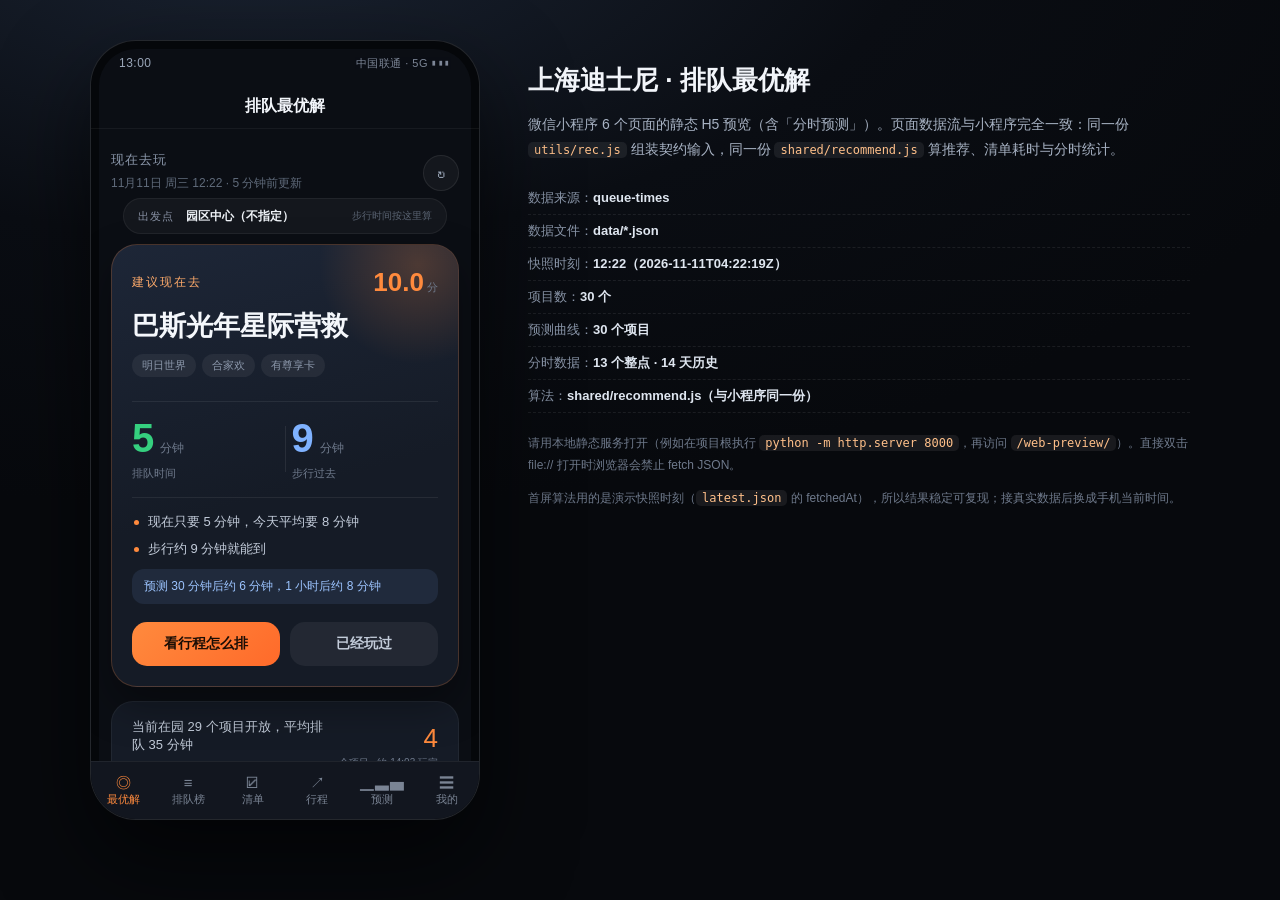
==== web-preview/index.html @ 8d6af0ab "init: 上海迪士尼排队最优解（H5 + 边缘实时数据 + 14 天分时预测）" ====
<!doctype html>
<html lang="zh-CN">
<head>
<meta charset="utf-8">
<meta name="viewport" content="width=device-width, initial-scale=1">
<title>上海迪士尼 · 排队最优解（H5 预览）</title>
<link rel="stylesheet" href="preview.css">
</head>
<body>
<div class="stage">
  <div class="phone">
    <div class="statusbar">
      <span>13:00</span>
      <span class="status-right">中国联通 · 5G ▮▮▮</span>
    </div>
    <div class="navbar">
      <span class="navbar-title" id="navTitle">排队最优解</span>
    </div>
    <main class="screen" id="screen"></main>
    <nav class="tabbar" id="tabbar">
      <button class="tab active" data-view="index"><span class="tab-ico">◎</span><span>最优解</span></button>
      <button class="tab" data-view="rank"><span class="tab-ico">≡</span><span>排队榜</span></button>
      <button class="tab" data-view="watchlist"><span class="tab-ico">☑</span><span>清单</span></button>
      <button class="tab" data-view="plan"><span class="tab-ico">↗</span><span>行程</span></button>
      <button class="tab" data-view="forecast"><span class="tab-ico">▁▃▅</span><span>预测</span></button>
      <button class="tab" data-view="settings"><span class="tab-ico">☰</span><span>我的</span></button>
    </nav>
  </div>

  <aside class="side">
    <h1>上海迪士尼 · 排队最优解</h1>
    <p class="lead">微信小程序 6 个页面的静态 H5 预览（含「分时预测」）。页面数据流与小程序完全一致：同一份 <code>utils/rec.js</code> 组装契约输入，同一份 <code>shared/recommend.js</code> 算推荐、清单耗时与分时统计。</p>
    <ul class="meta" id="meta"></ul>
    <p class="tip">请用本地静态服务打开（例如在项目根执行 <code>python -m http.server 8000</code>，再访问 <code>/web-preview/</code>）。直接双击 file:// 打开时浏览器会禁止 fetch JSON。</p>
    <p class="tip">首屏算法用的是演示快照时刻（<code>latest.json</code> 的 fetchedAt），所以结果稳定可复现；接真实数据后换成手机当前时间。</p>
  </aside>
</div>
<script src="preview.js"></script>
</body>
</html>
---- web-preview/preview.css ----
/* web-preview/preview.css —— 静态 H5 预览（iOS 卡片风 + 深色） */
* {
  box-sizing: border-box;
  -webkit-tap-highlight-color: transparent;
}

html,
body {
  margin: 0;
  padding: 0;
}

body {
  min-height: 100vh;
  background: radial-gradient(1200px 600px at 20% -10%, #1b2433 0%, #0a0d13 55%, #07090d 100%);
  color: #e6ebf3;
  font-family: -apple-system, BlinkMacSystemFont, 'PingFang SC', 'Hiragino Sans GB', 'Microsoft YaHei', 'Segoe UI', sans-serif;
  display: flex;
  justify-content: center;
  padding: 40px 24px;
}

.stage {
  display: flex;
  align-items: flex-start;
  gap: 48px;
  max-width: 1100px;
  width: 100%;
}

/* ---------- 手机框 ---------- */
.phone {
  width: 390px;
  height: 780px;
  flex-shrink: 0;
  border-radius: 46px;
  background: #0b0e14;
  border: 1px solid rgba(255, 255, 255, 0.1);
  box-shadow: 0 40px 90px rgba(0, 0, 0, 0.6), inset 0 0 0 8px #05070a;
  display: flex;
  flex-direction: column;
  overflow: hidden;
  position: relative;
}

.statusbar {
  height: 44px;
  flex-shrink: 0;
  display: flex;
  align-items: center;
  justify-content: space-between;
  padding: 0 28px;
  font-size: 12px;
  color: #9aa6b8;
  letter-spacing: 0.5px;
}

.status-right {
  font-size: 11px;
  opacity: 0.8;
}

.navbar {
  height: 44px;
  flex-shrink: 0;
  display: flex;
  align-items: center;
  justify-content: center;
  font-size: 16px;
  font-weight: 600;
  color: #f2f5fa;
  border-bottom: 1px solid rgba(255, 255, 255, 0.05);
}

.screen {
  flex: 1;
  overflow-y: auto;
  overflow-x: hidden;
  padding: 8px 0 20px;
  scrollbar-width: none;
}

.screen::-webkit-scrollbar {
  display: none;
}

/* ---------- tabbar ---------- */
.tabbar {
  height: 58px;
  flex-shrink: 0;
  display: flex;
  background: #12161f;
  border-top: 1px solid rgba(255, 255, 255, 0.06);
}

.tab {
  flex: 1;
  border: 0;
  background: transparent;
  color: #7a8494;
  font-size: 11px;
  font-family: inherit;
  display: flex;
  flex-direction: column;
  align-items: center;
  justify-content: center;
  gap: 2px;
  cursor: pointer;
}

.tab-ico {
  font-size: 15px;
  line-height: 1;
}

.tab.active {
  color: #ff8a3d;
}

/* ---------- 通用 ---------- */
.page {
  padding: 0 20px;
}

.topbar {
  display: flex;
  align-items: flex-start;
  justify-content: space-between;
  padding: 14px 0 6px;
}

.topbar-title {
  display: block;
  font-size: 13px;
  color: #8b97aa;
  letter-spacing: 1px;
}

.topbar-sub {
  display: block;
  margin-top: 6px;
  font-size: 12px;
  color: #5f6a7a;
}

.refresh-btn {
  width: 36px;
  height: 36px;
  margin-top: 4px;
  border-radius: 50%;
  border: 1px solid rgba(255, 255, 255, 0.08);
  background: rgba(255, 255, 255, 0.04);
  color: #9aa6b8;
  font-size: 17px;
  line-height: 1;
  cursor: pointer;
}

.card {
  background: #151b26;
  border: 1px solid rgba(255, 255, 255, 0.05);
  border-radius: 22px;
  padding: 20px;
  margin-bottom: 14px;
}

.card-title {
  font-size: 15px;
  font-weight: 600;
  color: #dfe6f0;
  margin-bottom: 6px;
}

.muted {
  color: #6f7a8c;
}

.small {
  font-size: 12px;
}

.num {
  font-family: 'DIN Alternate', 'SF Pro Display', -apple-system, sans-serif;
  font-variant-numeric: tabular-nums;
}

.short { color: #35d07f; }
.mid { color: #ffb020; }
.long { color: #ff5d5d; }
.closed { color: #5a6473; }

.pill {
  display: inline-block;
  padding: 4px 10px;
  margin: 0 6px 6px 0;
  border-radius: 999px;
  font-size: 11px;
  color: #8b97aa;
  background: rgba(255, 255, 255, 0.06);
}

.footnote {
  margin: 10px 4px 0;
  font-size: 11px;
  line-height: 1.6;
  color: #5f6a7a;
  text-align: center;
}

.empty {
  padding: 60px 24px;
  text-align: center;
}

.empty-emoji {
  font-size: 44px;
  display: block;
  margin-bottom: 14px;
}

.empty-title {
  font-size: 16px;
  color: #dfe6f0;
  display: block;
  margin-bottom: 8px;
}

.empty-btn {
  display: inline-block;
  margin-top: 18px;
  padding: 10px 26px;
  border-radius: 999px;
  border: 0;
  background: rgba(255, 138, 61, 0.16);
  color: #ffab6b;
  font-size: 13px;
  font-family: inherit;
  cursor: pointer;
}

/* 骨架卡 */
.sk {
  padding: 26px 20px;
}

.sk-line {
  height: 14px;
  border-radius: 7px;
  background: rgba(255, 255, 255, 0.06);
  margin-bottom: 12px;
}

.sk-line.w40 { width: 40%; }
.sk-line.w50 { width: 50%; }
.sk-line.big { height: 30px; }
.sk-line.w70 { width: 70%; }
.sk-line.w90 { width: 90%; }

/* ---------- 首屏 hero ---------- */
.hero {
  position: relative;
  padding: 22px 20px 20px;
  border-radius: 26px;
  background: linear-gradient(165deg, #1d2637 0%, #151b26 55%);
  border: 1px solid rgba(255, 138, 61, 0.22);
  box-shadow: 0 18px 40px rgba(0, 0, 0, 0.35);
  margin-bottom: 14px;
  overflow: hidden;
}

.hero::after {
  content: '';
  position: absolute;
  right: -60px;
  top: -80px;
  width: 200px;
  height: 200px;
  border-radius: 50%;
  background: radial-gradient(circle, rgba(255, 138, 61, 0.22), transparent 70%);
}

.hero-top {
  display: flex;
  align-items: center;
  justify-content: space-between;
  position: relative;
  z-index: 1;
}

.hero-label {
  font-size: 12px;
  letter-spacing: 2px;
  color: #ffab6b;
}

.hero-score b {
  font-family: 'DIN Alternate', -apple-system, sans-serif;
  font-size: 26px;
  color: #ff8a3d;
}

.hero-score {
  font-size: 11px;
  color: #6f7a8c;
}

.hero-name {
  margin: 12px 0 10px;
  font-size: 27px;
  line-height: 1.25;
  font-weight: 700;
  color: #f4f7fb;
  position: relative;
  z-index: 1;
}

.hero-tags {
  position: relative;
  z-index: 1;
}

.hero-nums {
  display: flex;
  align-items: center;
  margin: 18px 0 4px;
  padding: 16px 0;
  border-top: 1px solid rgba(255, 255, 255, 0.07);
  border-bottom: 1px solid rgba(255, 255, 255, 0.07);
}

.hero-num-block {
  flex: 1;
}

.hero-num {
  font-family: 'DIN Alternate', -apple-system, sans-serif;
  font-size: 40px;
  font-weight: 700;
  line-height: 1;
}

.hero-num.walk {
  color: #7fb2ff;
}

.hero-num-unit {
  margin-left: 6px;
  font-size: 12px;
  color: #6f7a8c;
}

.hero-num-label {
  display: block;
  margin-top: 8px;
  font-size: 11px;
  color: #6f7a8c;
}

.hero-divider {
  width: 1px;
  height: 46px;
  background: rgba(255, 255, 255, 0.08);
  margin: 0 6px;
}

.hero-reasons {
  list-style: none;
  margin: 14px 0 0;
  padding: 0;
}

.reason {
  display: flex;
  align-items: flex-start;
  margin-bottom: 8px;
  font-size: 13px;
  line-height: 1.5;
  color: #c3ccda;
}

.reason-dot {
  width: 5px;
  height: 5px;
  border-radius: 50%;
  background: #ff8a3d;
  margin: 8px 9px 0 2px;
  flex-shrink: 0;
}

.hero-forecast {
  margin: 10px 0 0;
  padding: 9px 12px;
  border-radius: 12px;
  background: rgba(127, 178, 255, 0.1);
  color: #9cc4ff;
  font-size: 12px;
}

.hero-actions {
  display: flex;
  gap: 10px;
  margin-top: 18px;
}

.btn {
  flex: 1;
  padding: 13px 0;
  border-radius: 15px;
  border: 0;
  font-size: 14px;
  font-weight: 600;
  font-family: inherit;
  cursor: pointer;
}

.btn-primary {
  background: linear-gradient(135deg, #ff8a3d, #ff6a2a);
  color: #1a0d05;
}

.btn-ghost {
  background: rgba(255, 255, 255, 0.06);
  color: #c3ccda;
}

/* 摘要卡 */
.summary {
  display: flex;
  align-items: center;
  justify-content: space-between;
  padding: 16px 20px;
  cursor: pointer;
}

.summary-text {
  display: block;
  font-size: 13px;
  color: #c3ccda;
}

.summary-sub {
  display: block;
  margin-top: 6px;
  font-size: 11px;
  color: #6f7a8c;
}

.summary-plan {
  text-align: right;
  flex-shrink: 0;
  margin-left: 12px;
}

.summary-plan-num {
  font-size: 26px;
  color: #ff8a3d;
}

.summary-plan-label {
  display: block;
  font-size: 10px;
  color: #6f7a8c;
  margin-top: 2px;
}

/* 必玩提醒 */
.must-card {
  padding: 16px 18px 6px;
  margin-top: 12px;
}

.must-head {
  display: flex;
  align-items: baseline;
  justify-content: space-between;
}

.must-hint {
  font-size: 10px;
  color: #6f7a8c;
}

.must-row {
  display: flex;
  align-items: center;
  justify-content: space-between;
  padding: 12px 0;
  border-top: 1px solid rgba(255, 255, 255, 0.07);
  cursor: pointer;
}

.must-main {
  flex: 1;
  min-width: 0;
  padding-right: 10px;
}

.must-name {
  display: block;
  font-size: 15px;
  font-weight: 600;
  color: #eef2f7;
  white-space: nowrap;
  overflow: hidden;
  text-overflow: ellipsis;
}

.must-meta {
  display: block;
  margin-top: 4px;
  font-size: 11px;
  color: #6f7a8c;
}

.must-right {
  display: flex;
  flex-direction: column;
  align-items: flex-end;
  flex-shrink: 0;
}

.must-wait {
  font-size: 23px;
  line-height: 1.1;
}

.must-wait.closed {
  font-size: 13px;
  line-height: 26px;
  color: #5a6473;
}

.must-unit {
  font-size: 10px;
  color: #6f7a8c;
}

.must-go {
  margin-top: 4px;
  font-size: 11px;
  color: #ffab6b;
}

/* 备选 */
.section {
  margin: 18px 0 0;
}

.section-head {
  display: flex;
  align-items: baseline;
  justify-content: space-between;
  margin-bottom: 10px;
  padding: 0 4px;
}

.section-title {
  font-size: 14px;
  font-weight: 600;
  color: #dfe6f0;
}

.section-link {
  font-size: 12px;
  color: #ffab6b;
  cursor: pointer;
}

.alt {
  display: flex;
  align-items: center;
  justify-content: space-between;
  padding: 14px 18px;
  cursor: pointer;
}

.alt-main {
  min-width: 0;
}

.alt-name {
  display: block;
  font-size: 15px;
  color: #eef2f7;
}

.alt-sub {
  display: block;
  margin-top: 5px;
  font-size: 11px;
  color: #6f7a8c;
  overflow: hidden;
  white-space: nowrap;
  text-overflow: ellipsis;
}

.alt-right {
  text-align: right;
  flex-shrink: 0;
  margin-left: 12px;
}

.alt-wait {
  font-size: 24px;
  font-weight: 700;
}

.alt-unit {
  display: block;
  font-size: 10px;
  color: #6f7a8c;
}

/* ---------- 排队榜 ---------- */
.sortbar {
  display: flex;
  gap: 8px;
  padding: 10px 0 14px;
}

.sort-item {
  padding: 8px 15px;
  border-radius: 999px;
  font-size: 12px;
  color: #9aa6b8;
  background: rgba(255, 255, 255, 0.05);
  border: 1px solid rgba(255, 255, 255, 0.06);
  cursor: pointer;
}

.sort-item.active {
  background: rgba(255, 138, 61, 0.16);
  border-color: rgba(255, 138, 61, 0.5);
  color: #ffab6b;
}

.list {
  display: flex;
  flex-direction: column;
  gap: 10px;
}

.row {
  display: flex;
  align-items: center;
  padding: 14px 16px;
  background: #151b26;
  border: 1px solid rgba(255, 255, 255, 0.05);
  border-radius: 18px;
  cursor: pointer;
}

.row-off {
  opacity: 0.55;
}

.row-rank {
  width: 26px;
  height: 26px;
  flex-shrink: 0;
  border-radius: 50%;
  background: rgba(255, 255, 255, 0.05);
  color: #8b97aa;
  font-size: 12px;
  display: flex;
  align-items: center;
  justify-content: center;
  margin-right: 12px;
}

.row-rank.top {
  background: rgba(255, 138, 61, 0.16);
  color: #ffab6b;
}

.row-main {
  flex: 1;
  min-width: 0;
}

.row-title {
  display: flex;
  align-items: center;
  flex-wrap: wrap;
  gap: 6px;
}

.row-name {
  font-size: 15px;
  color: #eef2f7;
}

.tag {
  padding: 2px 7px;
  border-radius: 6px;
  font-size: 10px;
}

.tag.must { background: rgba(255, 138, 61, 0.15); color: #ffab6b; }
.tag.premier { background: rgba(255, 214, 102, 0.14); color: #ffd666; }
.tag.avoid { background: rgba(255, 93, 93, 0.15); color: #ff8f8f; }
.tag.here { background: rgba(127, 178, 255, 0.15); color: #9cc4ff; }
.tag.played { background: rgba(53, 208, 127, 0.14); color: #5fe0a0; }

.row-sub {
  display: block;
  margin-top: 5px;
  font-size: 11px;
  color: #6f7a8c;
  overflow: hidden;
  white-space: nowrap;
  text-overflow: ellipsis;
}

.row-excluded {
  display: inline-block;
  margin-top: 5px;
  font-size: 11px;
  color: #ff8f8f;
}

.row-walk {
  display: block;
  margin-top: 5px;
  font-size: 11px;
  color: #5f6a7a;
}

.row-right {
  text-align: right;
  flex-shrink: 0;
  margin-left: 10px;
  min-width: 62px;
}

.row-wait {
  font-size: 26px;
  font-weight: 700;
}

.row-wait-unit {
  display: block;
  font-size: 10px;
  color: #6f7a8c;
  margin-top: -2px;
}

.row-score {
  display: block;
  margin-top: 4px;
  font-size: 11px;
  color: #8b97aa;
}

/* ---------- 行程 ---------- */
.plan-head {
  padding: 18px 20px;
}

.plan-head-row {
  display: flex;
}

.plan-head-block {
  flex: 1;
}

.plan-head-num {
  font-size: 32px;
  font-weight: 700;
  color: #ff8a3d;
  line-height: 1;
}

.plan-head-label {
  display: block;
  margin-top: 6px;
  font-size: 11px;
  color: #6f7a8c;
}

.plan-head-time {
  display: flex;
  align-items: baseline;
  margin-top: 14px;
  padding-top: 12px;
  border-top: 1px solid rgba(255, 255, 255, 0.07);
}

.plan-time-now {
  font-size: 16px;
  font-weight: 600;
  color: #dfe6f0;
}

.plan-time-arrow {
  margin: 0 8px;
  color: #5f6a7a;
}

.plan-time-end {
  font-size: 16px;
  font-weight: 600;
  color: #ffab6b;
}

.plan-time-label {
  margin-left: auto;
  font-size: 11px;
  color: #6f7a8c;
}

.timeline {
  display: flex;
  flex-direction: column;
}

.step {
  display: flex;
  align-items: stretch;
}

.step-left {
  width: 28px;
  flex-shrink: 0;
  display: flex;
  flex-direction: column;
  align-items: center;
  padding-top: 16px;
}

.step-index {
  width: 22px;
  height: 22px;
  border-radius: 50%;
  background: rgba(255, 138, 61, 0.16);
  color: #ffab6b;
  font-size: 12px;
  display: flex;
  align-items: center;
  justify-content: center;
  flex-shrink: 0;
}

.step-line {
  flex: 1;
  width: 1px;
  margin: 6px 0;
  background: rgba(255, 255, 255, 0.08);
}

.step-body {
  flex: 1;
  margin: 0 0 10px 8px;
  padding: 14px 16px;
  background: #151b26;
  border: 1px solid rgba(255, 255, 255, 0.05);
  border-radius: 16px;
}

.step-played .step-body {
  opacity: 0.5;
}

.step-top {
  display: flex;
  align-items: center;
  justify-content: space-between;
}

.step-start {
  font-size: 14px;
  font-weight: 600;
  color: #ffab6b;
}

.step-dash {
  margin: 0 5px;
  color: #5f6a7a;
}

.step-end {
  font-size: 12px;
  color: #8b97aa;
}

.step-played-btn {
  padding: 4px 11px;
  border-radius: 999px;
  border: 0;
  background: rgba(255, 255, 255, 0.06);
  color: #9aa6b8;
  font-size: 10px;
  font-family: inherit;
  cursor: pointer;
}

.step-played-btn.on {
  background: rgba(53, 208, 127, 0.14);
  color: #5fe0a0;
}

.step-name {
  margin-top: 7px;
  font-size: 16px;
  font-weight: 600;
  color: #eef2f7;
}

.step-meta {
  display: flex;
  align-items: center;
  margin-top: 6px;
  gap: 8px;
}

.step-meta-text {
  font-size: 11px;
  color: #6f7a8c;
}

.note {
  margin: 6px 0 12px;
  padding: 10px 14px;
  border-radius: 12px;
  background: rgba(255, 176, 32, 0.1);
  color: #ffc65c;
  font-size: 12px;
  text-align: center;
  cursor: pointer;
}

/* ---------- 设置 ---------- */
.section-label {
  display: flex;
  align-items: baseline;
  gap: 8px;
}

.card-title-note {
  font-size: 10px;
  font-weight: 400;
  color: #6f7a8c;
}

.party-grid {
  display: grid;
  grid-template-columns: 1fr 1fr;
  gap: 8px;
  margin-top: 12px;
}

.party {
  padding: 12px;
  border-radius: 14px;
  background: rgba(255, 255, 255, 0.04);
  border: 1px solid rgba(255, 255, 255, 0.06);
  cursor: pointer;
  text-align: left;
  font-family: inherit;
  color: inherit;
}

.party.on {
  background: rgba(255, 138, 61, 0.14);
  border-color: rgba(255, 138, 61, 0.55);
}

.party-label {
  display: block;
  font-size: 14px;
  font-weight: 600;
  color: #dfe6f0;
}

.party.on .party-label {
  color: #ffab6b;
}

.party-desc {
  display: block;
  margin-top: 4px;
  font-size: 10px;
  color: #6f7a8c;
}

.chips {
  display: flex;
  flex-wrap: wrap;
  gap: 8px;
  margin-top: 12px;
}

.chip {
  padding: 7px 15px;
  border-radius: 999px;
  border: 1px solid rgba(255, 255, 255, 0.06);
  background: rgba(255, 255, 255, 0.05);
  color: #9aa6b8;
  font-size: 12px;
  font-family: inherit;
  cursor: pointer;
}

.chip.small {
  padding: 5px 13px;
  font-size: 11px;
}

.chip.on {
  background: rgba(255, 138, 61, 0.16);
  border-color: rgba(255, 138, 61, 0.5);
  color: #ffab6b;
  font-weight: 600;
}

.hint {
  margin-top: 8px;
  font-size: 11px;
  line-height: 1.5;
  color: #6f7a8c;
}

.height-row {
  display: flex;
  align-items: center;
  gap: 8px;
  margin-top: 12px;
}

.h-input {
  flex: 1;
  height: 38px;
  padding: 0 12px;
  border-radius: 10px;
  border: 1px solid rgba(255, 255, 255, 0.08);
  background: rgba(255, 255, 255, 0.05);
  color: #eef2f7;
  font-size: 14px;
  font-family: inherit;
}

.h-input:focus {
  outline: none;
  border-color: rgba(255, 138, 61, 0.6);
}

.height-unit {
  font-size: 12px;
  color: #6f7a8c;
}

.link {
  font-size: 13px;
  color: #7fb2ff;
  cursor: pointer;
  background: none;
  border: 0;
  padding: 0;
  font-family: inherit;
  text-align: left;
}

.link.danger {
  color: #ff6b6b;
}

.picker-row {
  display: flex;
  align-items: center;
  justify-content: space-between;
  margin-top: 12px;
  padding: 11px 14px;
  border-radius: 12px;
  background: rgba(255, 255, 255, 0.05);
}

.picker-row select {
  flex: 1;
  border: 0;
  background: transparent;
  color: #dfe6f0;
  font-size: 14px;
  font-family: inherit;
  outline: none;
}

.tabs {
  display: flex;
  gap: 4px;
  margin-top: 12px;
  padding: 3px;
  border-radius: 12px;
  background: rgba(255, 255, 255, 0.04);
}

.tab2 {
  flex: 1;
  padding: 7px 0;
  border: 0;
  border-radius: 9px;
  background: transparent;
  color: #9aa6b8;
  font-size: 12px;
  font-family: inherit;
  cursor: pointer;
}

.tab2.on {
  background: rgba(255, 138, 61, 0.18);
  color: #ffab6b;
}

.tab2-count {
  margin-left: 4px;
  font-size: 10px;
  opacity: 0.8;
}

.attr-list {
  margin-top: 8px;
}

.attr {
  display: flex;
  align-items: center;
  padding: 11px 0;
  border-bottom: 1px solid rgba(255, 255, 255, 0.06);
  cursor: pointer;
}

.attr:last-child {
  border-bottom: 0;
}

.attr-name {
  display: block;
  font-size: 14px;
  color: #dfe6f0;
}

.attr.on .attr-name {
  color: #ffab6b;
}

.attr-sub {
  display: block;
  margin-top: 3px;
  font-size: 10px;
  color: #6f7a8c;
}

.attr-main {
  flex: 1;
  min-width: 0;
}

.attr-toggle {
  flex-shrink: 0;
  margin-left: 10px;
  padding: 4px 11px;
  border-radius: 999px;
  font-size: 11px;
  color: #9aa6b8;
  background: rgba(255, 255, 255, 0.06);
}

.attr-toggle.on {
  color: #ffab6b;
  background: rgba(255, 138, 61, 0.16);
}

.switch-row {
  display: flex;
  align-items: center;
  justify-content: space-between;
  padding: 4px 0;
  font-size: 14px;
  color: #dfe6f0;
}

.switch-row input {
  width: 20px;
  height: 20px;
  accent-color: #ff8a3d;
  cursor: pointer;
}

.info-row {
  display: flex;
  padding: 5px 0;
  font-size: 11px;
}

.info-label {
  width: 62px;
  flex-shrink: 0;
  color: #6f7a8c;
}

.info-value {
  flex: 1;
  color: #9aa6b8;
  line-height: 1.5;
  word-break: break-all;
}

.hr {
  height: 1px;
  background: rgba(255, 255, 255, 0.06);
  margin: 12px 0;
}

/* ---------- 弹层 ---------- */
.modal {
  position: absolute;
  inset: 0;
  background: rgba(0, 0, 0, 0.55);
  display: flex;
  align-items: flex-end;
  padding: 14px;
  z-index: 20;
}

.modal-panel {
  width: 100%;
  background: #1b2230;
  border: 1px solid rgba(255, 255, 255, 0.08);
  border-radius: 20px;
  padding: 8px;
}

.modal-title {
  padding: 12px 14px;
  font-size: 14px;
  color: #dfe6f0;
  border-bottom: 1px solid rgba(255, 255, 255, 0.06);
}

.modal-btn {
  width: 100%;
  padding: 14px;
  border: 0;
  background: transparent;
  color: #c3ccda;
  font-size: 14px;
  font-family: inherit;
  text-align: left;
  cursor: pointer;
  border-bottom: 1px solid rgba(255, 255, 255, 0.05);
}

.modal-btn:last-child {
  border-bottom: 0;
  text-align: center;
  color: #8b97aa;
}

/* ---------- 右侧说明 ---------- */
.side {
  flex: 1;
  min-width: 260px;
  padding-top: 24px;
}

.side h1 {
  margin: 0 0 14px;
  font-size: 26px;
  line-height: 1.3;
  color: #f2f5fa;
}

.lead {
  font-size: 14px;
  line-height: 1.8;
  color: #a8b3c4;
}

.side code {
  padding: 1px 6px;
  border-radius: 5px;
  background: rgba(255, 255, 255, 0.07);
  font-size: 12px;
  color: #ffc08a;
}

.meta {
  list-style: none;
  padding: 0;
  margin: 20px 0;
  font-size: 13px;
  color: #8b97aa;
}

.meta li {
  padding: 7px 0;
  border-bottom: 1px dashed rgba(255, 255, 255, 0.08);
}

.meta b {
  color: #dfe6f0;
  font-weight: 600;
}

.tip {
  font-size: 12px;
  line-height: 1.8;
  color: #6f7a8c;
}

@media (max-width: 900px) {
  body {
    padding: 16px;
  }

  .stage {
    flex-direction: column;
    align-items: center;
    gap: 28px;
  }

  .side {
    order: 2;
    max-width: 390px;
  }
}

/* ---------- 出发点选择条（首屏） ---------- */
.origin-bar {
  display: flex;
  align-items: center;
  margin: 0 12px 10px;
  padding: 8px 14px;
  border-radius: 999px;
  background: rgba(255, 255, 255, 0.04);
  border: 1px solid rgba(255, 255, 255, 0.06);
}

.origin-label {
  flex-shrink: 0;
  font-size: 11px;
  letter-spacing: 1px;
  color: #8b94a7;
}

.origin-select {
  flex: 1;
  min-width: 0;
  margin: 0 8px;
  padding: 2px 4px;
  background: transparent;
  border: none;
  outline: none;
  color: #eef2f7;
  font-size: 12px;
  font-weight: 600;
  font-family: inherit;
  appearance: none;
  -webkit-appearance: none;
  cursor: pointer;
}

.origin-select option {
  background: #151b26;
  color: #eef2f7;
}

.origin-tip {
  flex-shrink: 0;
  font-size: 10px;
  color: #5a6473;
}

/* ---------- 园区分组（排队榜） ---------- */
.groupbar {
  display: flex;
  align-items: center;
  margin: 0 12px 10px;
}

.group-toggle {
  padding: 6px 14px;
  border-radius: 999px;
  background: #151b26;
  border: 1px solid rgba(255, 255, 255, 0.08);
  color: #8b97aa;
  font-size: 12px;
  font-family: inherit;
  cursor: pointer;
}

.group-toggle.on {
  background: rgba(255, 138, 61, 0.14);
  border-color: rgba(255, 138, 61, 0.3);
  color: #ffab6b;
  font-weight: 600;
}

.groupbar-tip {
  margin-left: 10px;
  font-size: 10px;
  color: #5a6473;
}

.group {
  margin: 0 12px 10px;
  border-radius: 14px;
  overflow: hidden;
  background: #151b26;
  border: 1px solid rgba(255, 255, 255, 0.06);
}

.group-head {
  display: flex;
  align-items: center;
  justify-content: space-between;
  padding: 10px 14px;
  background: rgba(255, 255, 255, 0.03);
  border-bottom: 1px solid rgba(255, 255, 255, 0.05);
}

.group-name {
  font-size: 13px;
  font-weight: 600;
  color: #dfe6f0;
}

.group-count {
  font-size: 11px;
  color: #6f7a8c;
}

.group .row:last-child {
  border-bottom: none;
}

/* ---------- 行程步骤按钮 ---------- */
.step-btns {
  display: flex;
  align-items: center;
  flex-shrink: 0;
  gap: 6px;
}

.step-start-btn {
  padding: 4px 10px;
  border-radius: 999px;
  font-size: 10px;
  background: rgba(255, 138, 61, 0.14);
  border: 1px solid rgba(255, 138, 61, 0.28);
  color: #ffab6b;
  font-family: inherit;
  cursor: pointer;
}

/* ---------- 设置页推荐预览 ---------- */
.preview-card {
  display: flex;
  align-items: center;
  margin: 0 12px 10px;
  padding: 12px 14px;
  border-radius: 14px;
  background: linear-gradient(120deg, rgba(255, 138, 61, 0.16), rgba(255, 138, 61, 0.04));
  border: 1px solid rgba(255, 138, 61, 0.22);
  cursor: pointer;
}

.preview-label {
  flex-shrink: 0;
  margin-right: 8px;
  font-size: 10px;
  letter-spacing: 1px;
  color: #ffab6b;
}

.preview-text {
  flex: 1;
  min-width: 0;
  font-size: 12px;
  font-weight: 600;
  color: #ffe1c6;
  white-space: nowrap;
  overflow: hidden;
  text-overflow: ellipsis;
}

.preview-go {
  flex-shrink: 0;
  margin-left: 6px;
  font-size: 11px;
  color: #ff8a3d;
}
/* ---------------- 八大必玩 · 现在排队 ---------------- */
.high-card { padding: 14px 14px 4px; }
.high-head { display: flex; align-items: center; justify-content: space-between; padding: 0 2px 8px; }
.high-head .card-title { margin-bottom: 0; }
.high-link { font-size: 11px; color: #ff9a4d; cursor: pointer; }
.high-row { display: flex; align-items: center; justify-content: space-between; padding: 10px 2px; border-top: 1px solid rgba(255,255,255,.05); cursor: pointer; }
.high-main { flex: 1; min-width: 0; padding-right: 10px; }
.high-name { display: block; font-size: 13px; color: #eef2f7; }
.high-sub { display: block; margin-top: 1px; font-size: 10px; color: #5f6a7a; }
.high-right { display: flex; align-items: baseline; flex-shrink: 0; }
.high-wait { font-size: 19px; }
.high-unit { margin-left: 3px; font-size: 10px; color: #7a8494; }
.high-add { min-width: 40px; margin-left: 9px; padding: 3px 8px; border-radius: 999px; border: 1px solid rgba(255,138,61,.4); text-align: center; font-size: 10px; color: #ff9a4d; }
.high-add.on { background: rgba(255,138,61,.16); border-color: transparent; color: #ffbb85; }

/* ---------------- 清单视图 ---------------- */
.sum-card { padding: 18px 16px 14px; background: linear-gradient(160deg, #202737 0%, #171e2b 55%, #141a24 100%); border-color: rgba(255,138,61,.18); }
.sum-top { display: flex; align-items: flex-start; justify-content: space-between; }
.sum-top-left { flex: 1; }
.sum-label { display: block; font-size: 12px; color: #9aa6b8; letter-spacing: .5px; }
.sum-num-line { display: flex; align-items: baseline; margin-top: 3px; }
.sum-num { font-size: 46px; line-height: 1.05; color: #fff; letter-spacing: -1px; }
.sum-unit { margin-left: 6px; font-size: 13px; color: #9aa6b8; }
.sum-finish { display: block; margin-top: 4px; font-size: 12px; color: #ffab6b; }
.sum-badge { min-width: 64px; padding: 8px 10px; border-radius: 12px; background: rgba(255,138,61,.14); text-align: center; margin-left: 10px; }
.sum-badge-num { display: block; font-size: 22px; color: #ffab6b; }
.sum-badge-label { display: block; font-size: 10px; color: #c6cfdc; }
.sum-grid { display: flex; margin-top: 14px; padding-top: 12px; border-top: 1px solid rgba(255,255,255,.08); }
.sum-item { flex: 1; text-align: center; }
.sum-item + .sum-item { border-left: 1px solid rgba(255,255,255,.08); }
.sum-item-num { display: block; font-size: 20px; color: #eef2f7; }
.sum-item-label { display: block; margin-top: 1px; font-size: 10px; color: #7a8494; }
.sum-summary { display: block; margin-top: 11px; font-size: 11px; color: #8b97aa; line-height: 1.6; }
.sum-error { margin-top: 10px; padding: 8px 10px; border-radius: 8px; background: rgba(255,93,93,.12); color: #ff9d9d; font-size: 11px; }
.sum-warn { margin-top: 8px; font-size: 11px; color: #c6a15a; }

.order-card { display: flex; align-items: center; padding: 12px 13px; cursor: pointer; }
.order-index { width: 24px; height: 24px; line-height: 24px; text-align: center; border-radius: 50%; background: rgba(255,138,61,.15); color: #ffab6b; font-size: 12px; font-weight: 700; margin-right: 10px; flex-shrink: 0; }
.order-main { flex: 1; min-width: 0; padding-right: 8px; }
.order-name-line { display: flex; align-items: center; flex-wrap: wrap; gap: 5px; }
.order-name { font-size: 15px; font-weight: 600; color: #eef2f7; }
.order-sub { display: block; margin-top: 3px; font-size: 11px; color: #7a8494; }
.order-time { display: flex; align-items: baseline; margin-top: 5px; gap: 3px; }
.order-time-label { font-size: 10px; color: #7a8494; }
.order-time-num { font-size: 12px; color: #c6cfdc; font-variant-numeric: tabular-nums; }
.order-time-dash { color: #5f6a7a; }
.order-right { text-align: right; flex-shrink: 0; }
.order-wait { font-size: 22px; }
.order-unit { display: block; font-size: 10px; color: #7a8494; }
.order-remove { display: block; margin-top: 4px; font-size: 10px; color: #ff9a4d; }

.empty-watch { text-align: center; padding: 24px 20px; }
.empty-watch .empty-emoji { display: block; font-size: 28px; margin-bottom: 6px; }
.empty-watch .empty-title { display: block; font-size: 15px; font-weight: 600; color: #dfe6f0; margin-bottom: 5px; }

.group-card { padding: 4px 13px 3px; }
.group-head { display: flex; align-items: center; justify-content: space-between; padding: 10px 2px 6px; }
.group-name { font-size: 13px; font-weight: 600; color: #9aa6b8; letter-spacing: .5px; }
.group-count { font-size: 10px; color: #5f6a7a; }
.pick-row { display: flex; align-items: center; padding: 11px 2px; border-top: 1px solid rgba(255,255,255,.05); cursor: pointer; }
.pick-row.off { opacity: .55; }
.checkbox { width: 22px; height: 22px; border-radius: 7px; border: 2px solid rgba(255,255,255,.22); margin-right: 11px; flex-shrink: 0; display: flex; align-items: center; justify-content: center; box-sizing: border-box; color: #0b0e14; font-size: 14px; font-weight: 700; line-height: 1; }
.checkbox.on { background: #ff8a3d; border-color: #ff8a3d; }
.pick-main { flex: 1; min-width: 0; padding-right: 8px; }
.pick-name-line { display: flex; align-items: center; flex-wrap: wrap; gap: 4px; }
.pick-name { font-size: 14px; color: #eef2f7; }
.pick-sub { display: block; margin-top: 1px; font-size: 10px; color: #5f6a7a; }
.pick-right { text-align: right; flex-shrink: 0; }
.pick-wait { font-size: 17px; }
.pick-unit { display: block; font-size: 10px; color: #7a8494; }
.pick-row.picked .pick-name { color: #ffbb85; }

/* ---------- 分时预测 ---------- */
.forecast-entry { display: flex; align-items: center; padding: 12px 14px; margin-bottom: 10px; cursor: pointer;
  background: linear-gradient(135deg, rgba(255,138,61,.12), rgba(21,27,38,.9));
  border: 1px solid rgba(255,138,61,.22); }
.fe-emoji { font-size: 21px; margin-right: 10px; }
.fe-texts { flex: 1; min-width: 0; display: flex; flex-direction: column; }
.fe-title { font-size: 14px; font-weight: 600; color: #f2f5f9; }
.fe-sub { margin-top: 2px; font-size: 10.5px; color: #8fa0b5; }
.fe-arrow { font-size: 18px; color: #ff8a3d; margin-left: 8px; }

.day-seg { display: flex; background: #151b26; border-radius: 12px; padding: 3px; margin-bottom: 10px; }
.day-item { flex: 1; border: none; background: transparent; color: #9aa4b2; font-size: 12.5px;
  padding: 7px 0; border-radius: 10px; cursor: pointer; }
.day-item.active { background: rgba(255,138,61,.16); color: #ff8a3d; font-weight: 600; }

.chips { display: flex; align-items: center; gap: 6px; overflow-x: auto; padding-bottom: 8px; margin-bottom: 6px; }
.chips::-webkit-scrollbar { display: none; }
.chip { flex-shrink: 0; border: 1px solid transparent; background: #151b26; color: #c3ccd9;
  border-radius: 999px; font-size: 11.5px; padding: 6px 12px; cursor: pointer; white-space: nowrap; }
.chip.active { background: rgba(255,138,61,.14); border-color: rgba(255,138,61,.6); color: #ff8a3d; }
.chip-select { flex-shrink: 0; background: #151b26; color: #8fa0b5; border: 1px dashed rgba(143,160,181,.4);
  border-radius: 999px; font-size: 11.5px; padding: 6px 10px; outline: none; }

.chart-card { padding: 13px 12px 11px; }
.chart-head { display: flex; align-items: center; justify-content: space-between; margin-bottom: 9px; }
.chart-title-wrap { display: flex; align-items: center; gap: 6px; min-width: 0; }
.chart-title { font-size: 15px; font-weight: 600; color: #f2f5f9; white-space: nowrap; overflow: hidden; text-overflow: ellipsis; }
.chart-badge { font-size: 9.5px; color: #ffb020; border: 1px solid rgba(255,176,32,.5); border-radius: 999px; padding: 2px 8px; flex-shrink: 0; }

.best-banner { display: flex; align-items: flex-start; gap: 6px; background: rgba(53,208,127,.1);
  border: 1px solid rgba(53,208,127,.35); border-radius: 10px; padding: 8px 10px; margin-bottom: 10px; }
.best-emoji { font-size: 12px; line-height: 1.5; }
.best-text { flex: 1; font-size: 12px; color: #b7f0d0; line-height: 1.45; }

.chart { display: flex; align-items: flex-end; height: 158px; padding: 0 2px; }
.bar-col { flex: 1; display: flex; flex-direction: column; align-items: center; justify-content: flex-end; height: 100%; }
.bar-tag { height: 11px; line-height: 11px; font-size: 8px; color: transparent; white-space: nowrap; }
.bar-tag.on { color: #35d07f; font-weight: 600; }
.bar-value { font-size: 9px; color: #7a8494; height: 12px; margin-bottom: 3px; }
.bar-value.best { color: #35d07f; font-weight: 600; }
.bar-track { width: 16px; height: 118px; background: rgba(255,255,255,.04); border-radius: 5px;
  display: flex; align-items: flex-end; overflow: hidden; }
.bar-fill { width: 100%; border-radius: 5px; background: linear-gradient(180deg, #ffa15c, #ff8a3d); transition: height .3s; }
.bar-fill.best { background: linear-gradient(180deg, #6fe3a8, #35d07f); }
.bar-fill.empty { background: rgba(255,255,255,.06); }
.bar-hour { margin-top: 5px; font-size: 9.5px; color: #7a8494; }
.bar-hour.best { color: #35d07f; font-weight: 600; }
.chart-legend { display: flex; align-items: center; gap: 5px; margin-top: 9px; }
.legend-dot { width: 7px; height: 7px; border-radius: 50%; background: #35d07f; }
.legend-text { font-size: 10.5px; color: #8fa0b5; }
.chart-peak { margin-top: 4px; font-size: 10.5px; color: #ff9d6b; }

.table-card { margin-top: 10px; padding: 11px 9px; }
.tbl { margin-top: 6px; }
.tbl-row { display: flex; align-items: center; padding: 7px 2px; font-size: 11.5px; color: #c3ccd9;
  border-bottom: 1px solid rgba(255,255,255,.05); }
.tbl-row.best { background: rgba(53,208,127,.06); border-radius: 6px; }
.tbl-row.best .tbl-hour, .tbl-row.best .tbl-avg { color: #35d07f; }
.tbl-row.tbl-head { font-size: 10px; color: #7a8494; border-bottom-color: rgba(255,255,255,.1); }
.tbl-row:last-child { border-bottom: none; }
.tbl-hour { width: 62px; color: #e8edf3; }
.tbl-avg { width: 92px; }
.tbl-wd, .tbl-we { width: 82px; color: #9aa4b2; }
.tbl-days { flex: 1; text-align: right; color: #7a8494; }
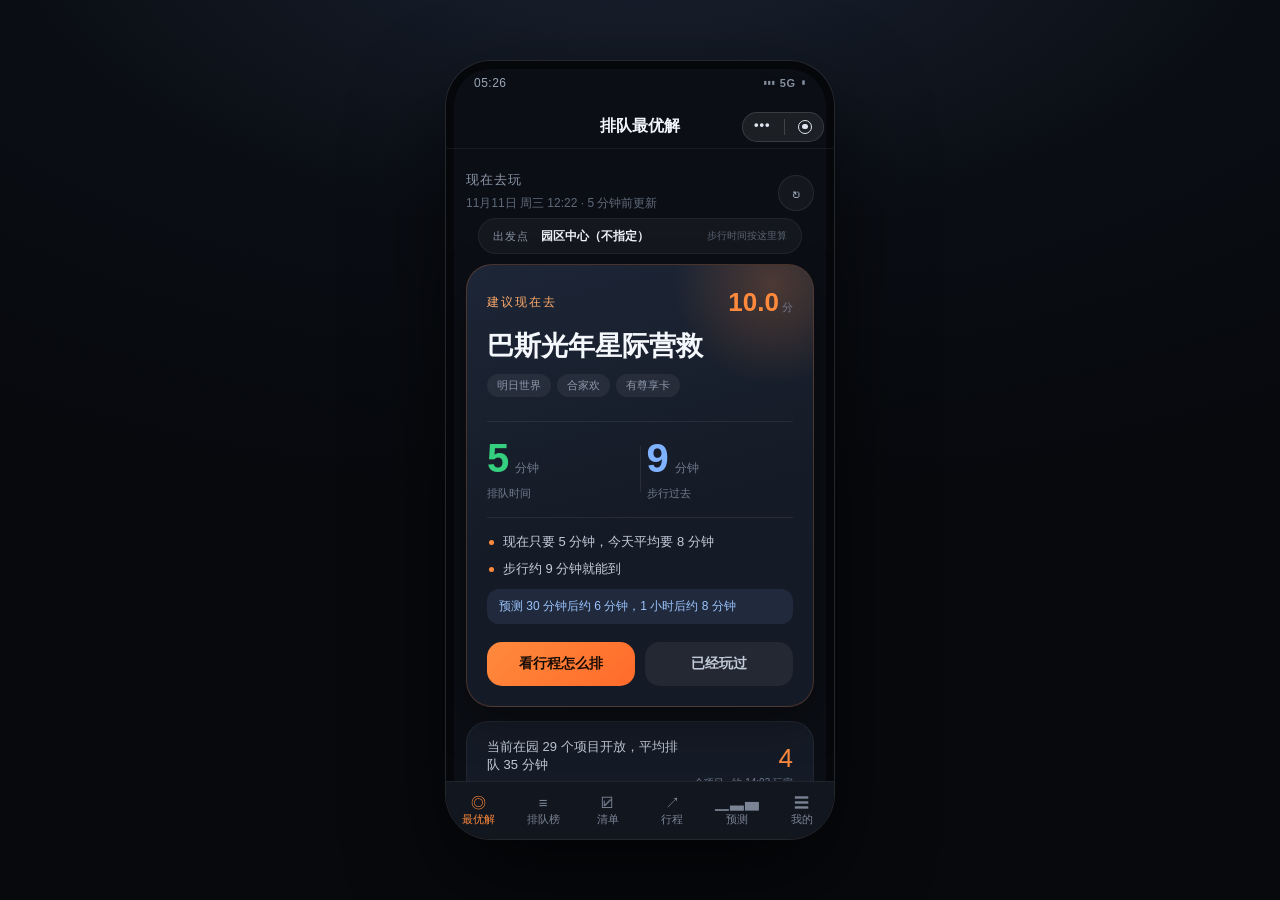
==== commit 543b1597: "ui: H5 预览去掉说明侧栏，改成纯小程序界面（状态栏/微信胶囊/全屏适配）" ====
--- a/web-preview/index.html
+++ b/web-preview/index.html
@@ -2,19 +2,21 @@
 <html lang="zh-CN">
 <head>
 <meta charset="utf-8">
-<meta name="viewport" content="width=device-width, initial-scale=1">
-<title>上海迪士尼 · 排队最优解（H5 预览）</title>
+<meta name="viewport" content="width=device-width, initial-scale=1, viewport-fit=cover">
+<meta name="theme-color" content="#0b0e14">
+<title>排队最优解</title>
 <link rel="stylesheet" href="preview.css">
 </head>
 <body>
 <div class="stage">
   <div class="phone">
     <div class="statusbar">
-      <span>13:00</span>
-      <span class="status-right">中国联通 · 5G ▮▮▮</span>
+      <span id="statusTime">09:41</span>
+      <span class="status-right"><span class="signal">▮▮▮</span><span class="carrier">5G</span><span class="battery">▮</span></span>
     </div>
     <div class="navbar">
       <span class="navbar-title" id="navTitle">排队最优解</span>
+      <span class="capsule" aria-hidden="true"><span class="cap-dots">•••</span><span class="cap-sep"></span><span class="cap-circle"></span></span>
     </div>
     <main class="screen" id="screen"></main>
     <nav class="tabbar" id="tabbar">
@@ -26,14 +28,6 @@
       <button class="tab" data-view="settings"><span class="tab-ico">☰</span><span>我的</span></button>
     </nav>
   </div>
-
-  <aside class="side">
-    <h1>上海迪士尼 · 排队最优解</h1>
-    <p class="lead">微信小程序 6 个页面的静态 H5 预览（含「分时预测」）。页面数据流与小程序完全一致：同一份 <code>utils/rec.js</code> 组装契约输入，同一份 <code>shared/recommend.js</code> 算推荐、清单耗时与分时统计。</p>
-    <ul class="meta" id="meta"></ul>
-    <p class="tip">请用本地静态服务打开（例如在项目根执行 <code>python -m http.server 8000</code>，再访问 <code>/web-preview/</code>）。直接双击 file:// 打开时浏览器会禁止 fetch JSON。</p>
-    <p class="tip">首屏算法用的是演示快照时刻（<code>latest.json</code> 的 fetchedAt），所以结果稳定可复现；接真实数据后换成手机当前时间。</p>
-  </aside>
 </div>
 <script src="preview.js"></script>
 </body>
--- a/web-preview/preview.css
+++ b/web-preview/preview.css
@@ -12,19 +12,20 @@
 
 body {
   min-height: 100vh;
-  background: radial-gradient(1200px 600px at 20% -10%, #1b2433 0%, #0a0d13 55%, #07090d 100%);
+  min-height: 100dvh;
+  background: radial-gradient(1200px 600px at 50% -10%, #1b2433 0%, #0a0d13 55%, #07090d 100%);
   color: #e6ebf3;
   font-family: -apple-system, BlinkMacSystemFont, 'PingFang SC', 'Hiragino Sans GB', 'Microsoft YaHei', 'Segoe UI', sans-serif;
   display: flex;
+  align-items: center;
   justify-content: center;
-  padding: 40px 24px;
+  padding: 24px;
 }
 
 .stage {
   display: flex;
-  align-items: flex-start;
-  gap: 48px;
-  max-width: 1100px;
+  align-items: center;
+  justify-content: center;
   width: 100%;
 }
 
@@ -56,8 +57,26 @@
 }
 
 .status-right {
-  font-size: 11px;
-  opacity: 0.8;
+  display: flex;
+  align-items: center;
+  gap: 5px;
+  font-size: 11px;
+  opacity: 0.85;
+}
+
+.signal {
+  font-size: 9px;
+  letter-spacing: -1px;
+}
+
+.carrier {
+  font-size: 11px;
+  font-weight: 600;
+}
+
+.battery {
+  font-size: 10px;
+  transform: translateY(-1px);
 }
 
 .navbar {
@@ -66,10 +85,58 @@
   display: flex;
   align-items: center;
   justify-content: center;
+  position: relative;
   font-size: 16px;
   font-weight: 600;
   color: #f2f5fa;
   border-bottom: 1px solid rgba(255, 255, 255, 0.05);
+}
+
+/* 微信小程序右上角胶囊 */
+.capsule {
+  position: absolute;
+  right: 10px;
+  top: 50%;
+  transform: translateY(-50%);
+  display: flex;
+  align-items: center;
+  justify-content: space-between;
+  width: 82px;
+  height: 30px;
+  padding: 0 11px;
+  border-radius: 999px;
+  background: rgba(255, 255, 255, 0.07);
+  border: 1px solid rgba(255, 255, 255, 0.13);
+}
+
+.cap-dots {
+  font-size: 13px;
+  line-height: 1;
+  letter-spacing: 1px;
+  color: #dfe6f0;
+  transform: translateY(-2px);
+}
+
+.cap-sep {
+  width: 1px;
+  height: 16px;
+  background: rgba(255, 255, 255, 0.16);
+}
+
+.cap-circle {
+  width: 14px;
+  height: 14px;
+  border-radius: 50%;
+  border: 1.6px solid #dfe6f0;
+  position: relative;
+}
+
+.cap-circle::after {
+  content: '';
+  position: absolute;
+  inset: 3.2px;
+  border-radius: 50%;
+  background: #dfe6f0;
 }
 
 .screen {
@@ -1256,72 +1323,37 @@
   color: #8b97aa;
 }
 
-/* ---------- 右侧说明 ---------- */
-.side {
-  flex: 1;
-  min-width: 260px;
-  padding-top: 24px;
-}
-
-.side h1 {
-  margin: 0 0 14px;
-  font-size: 26px;
-  line-height: 1.3;
-  color: #f2f5fa;
-}
-
-.lead {
-  font-size: 14px;
-  line-height: 1.8;
-  color: #a8b3c4;
-}
-
-.side code {
-  padding: 1px 6px;
-  border-radius: 5px;
-  background: rgba(255, 255, 255, 0.07);
-  font-size: 12px;
-  color: #ffc08a;
-}
-
-.meta {
-  list-style: none;
-  padding: 0;
-  margin: 20px 0;
-  font-size: 13px;
-  color: #8b97aa;
-}
-
-.meta li {
-  padding: 7px 0;
-  border-bottom: 1px dashed rgba(255, 255, 255, 0.08);
-}
-
-.meta b {
-  color: #dfe6f0;
-  font-weight: 600;
-}
-
-.tip {
-  font-size: 12px;
-  line-height: 1.8;
-  color: #6f7a8c;
-}
-
-@media (max-width: 900px) {
+/* ---------- 手机全屏（真机浏览时像小程序） ---------- */
+@media (max-width: 640px) {
   body {
-    padding: 16px;
+    padding: 0;
+    display: block;
+    background: #0b0e14;
   }
 
   .stage {
-    flex-direction: column;
-    align-items: center;
-    gap: 28px;
+    display: block;
+    width: 100%;
   }
 
-  .side {
-    order: 2;
-    max-width: 390px;
+  .phone {
+    width: 100%;
+    height: 100vh;
+    height: 100dvh;
+    border: 0;
+    border-radius: 0;
+    box-shadow: none;
+    background: #0b0e14;
+  }
+
+  .statusbar {
+    height: calc(44px + env(safe-area-inset-top));
+    padding-top: env(safe-area-inset-top);
+  }
+
+  .tabbar {
+    height: calc(58px + env(safe-area-inset-bottom));
+    padding-bottom: env(safe-area-inset-bottom);
   }
 }
 
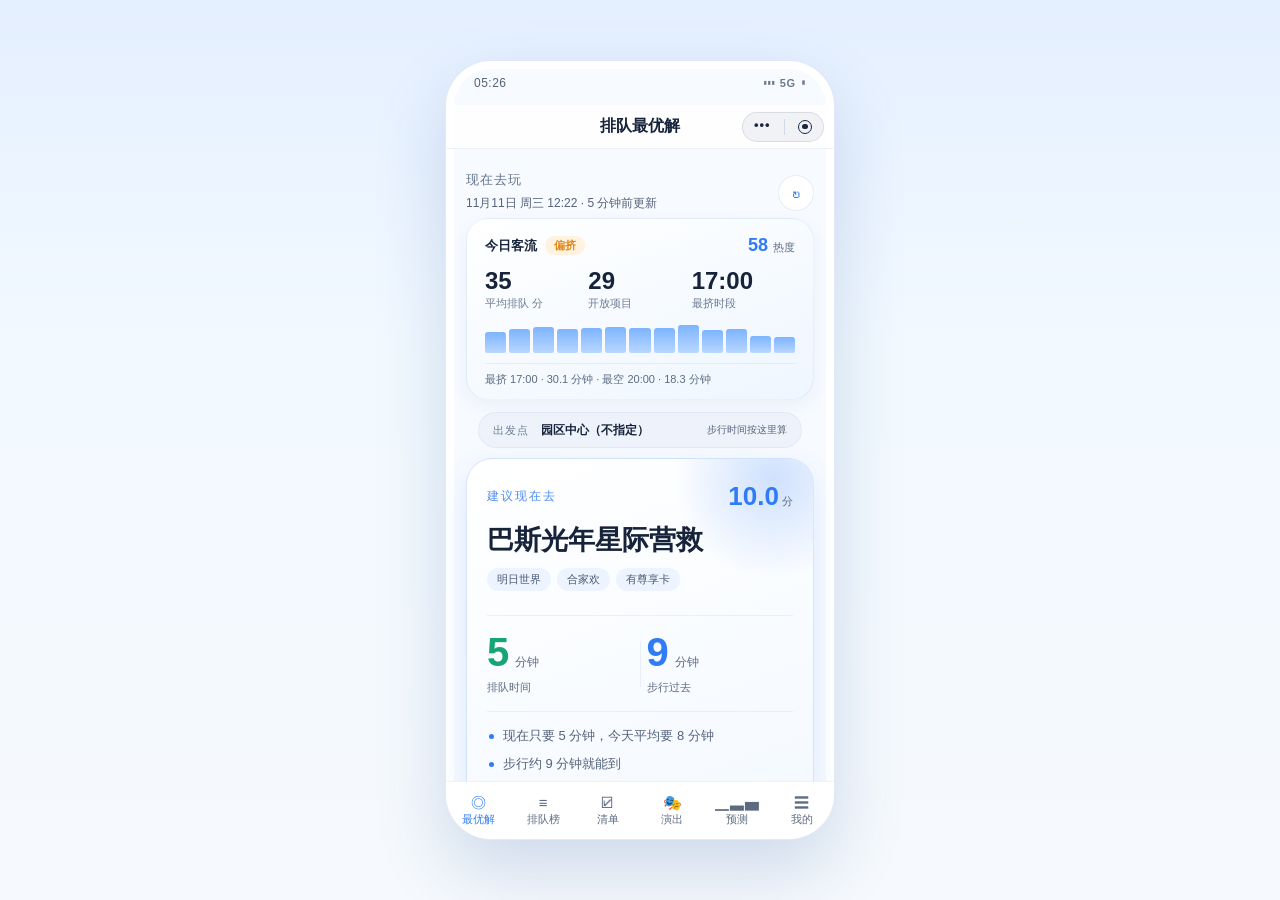
==== commit 513c10a9: "feat(ui): 浅色主题 + 首页今日客流卡 + 行程改演出页（官方场次/图片）+ 演出数据日更工作流" ====
--- a/web-preview/index.html
+++ b/web-preview/index.html
@@ -3,7 +3,7 @@
 <head>
 <meta charset="utf-8">
 <meta name="viewport" content="width=device-width, initial-scale=1, viewport-fit=cover">
-<meta name="theme-color" content="#0b0e14">
+<meta name="theme-color" content="#eaf2ff">
 <title>排队最优解</title>
 <link rel="stylesheet" href="preview.css">
 </head>
@@ -23,7 +23,7 @@
       <button class="tab active" data-view="index"><span class="tab-ico">◎</span><span>最优解</span></button>
       <button class="tab" data-view="rank"><span class="tab-ico">≡</span><span>排队榜</span></button>
       <button class="tab" data-view="watchlist"><span class="tab-ico">☑</span><span>清单</span></button>
-      <button class="tab" data-view="plan"><span class="tab-ico">↗</span><span>行程</span></button>
+      <button class="tab" data-view="shows"><span class="tab-ico">🎭</span><span>演出</span></button>
       <button class="tab" data-view="forecast"><span class="tab-ico">▁▃▅</span><span>预测</span></button>
       <button class="tab" data-view="settings"><span class="tab-ico">☰</span><span>我的</span></button>
     </nav>
--- a/web-preview/preview.css
+++ b/web-preview/preview.css
@@ -13,8 +13,8 @@
 body {
   min-height: 100vh;
   min-height: 100dvh;
-  background: radial-gradient(1200px 600px at 50% -10%, #1b2433 0%, #0a0d13 55%, #07090d 100%);
-  color: #e6ebf3;
+  background: radial-gradient(1200px 600px at 50% -10%, #dfeeff 0%, #eef5ff 55%, #e9f2ff 100%);
+  color: #16233a;
   font-family: -apple-system, BlinkMacSystemFont, 'PingFang SC', 'Hiragino Sans GB', 'Microsoft YaHei', 'Segoe UI', sans-serif;
   display: flex;
   align-items: center;
@@ -35,9 +35,9 @@
   height: 780px;
   flex-shrink: 0;
   border-radius: 46px;
-  background: #0b0e14;
-  border: 1px solid rgba(255, 255, 255, 0.1);
-  box-shadow: 0 40px 90px rgba(0, 0, 0, 0.6), inset 0 0 0 8px #05070a;
+  background: #f4f8ff;
+  border: 1px solid rgba(31, 88, 160, 0.1);
+  box-shadow: 0 40px 90px rgba(20,45,85,.28), inset 0 0 0 8px #dbe7f6;
   display: flex;
   flex-direction: column;
   overflow: hidden;
@@ -52,7 +52,7 @@
   justify-content: space-between;
   padding: 0 28px;
   font-size: 12px;
-  color: #9aa6b8;
+  color: #6b7a92;
   letter-spacing: 0.5px;
 }
 
@@ -88,8 +88,8 @@
   position: relative;
   font-size: 16px;
   font-weight: 600;
-  color: #f2f5fa;
-  border-bottom: 1px solid rgba(255, 255, 255, 0.05);
+  color: #16233a;
+  border-bottom: 1px solid rgba(31, 88, 160, 0.05);
 }
 
 /* 微信小程序右上角胶囊 */
@@ -105,29 +105,29 @@
   height: 30px;
   padding: 0 11px;
   border-radius: 999px;
-  background: rgba(255, 255, 255, 0.07);
-  border: 1px solid rgba(255, 255, 255, 0.13);
+  background: rgba(31, 88, 160, 0.07);
+  border: 1px solid rgba(31, 88, 160, 0.13);
 }
 
 .cap-dots {
   font-size: 13px;
   line-height: 1;
   letter-spacing: 1px;
-  color: #dfe6f0;
+  color: #1b2740;
   transform: translateY(-2px);
 }
 
 .cap-sep {
   width: 1px;
   height: 16px;
-  background: rgba(255, 255, 255, 0.16);
+  background: rgba(31, 88, 160, 0.16);
 }
 
 .cap-circle {
   width: 14px;
   height: 14px;
   border-radius: 50%;
-  border: 1.6px solid #dfe6f0;
+  border: 1.6px solid #1b2740;
   position: relative;
 }
 
@@ -136,7 +136,7 @@
   position: absolute;
   inset: 3.2px;
   border-radius: 50%;
-  background: #dfe6f0;
+  background: #1b2740;
 }
 
 .screen {
@@ -156,15 +156,15 @@
   height: 58px;
   flex-shrink: 0;
   display: flex;
-  background: #12161f;
-  border-top: 1px solid rgba(255, 255, 255, 0.06);
+  background: #ffffff;
+  border-top: 1px solid rgba(31, 88, 160, 0.06);
 }
 
 .tab {
   flex: 1;
   border: 0;
   background: transparent;
-  color: #7a8494;
+  color: #5d6b81;
   font-size: 11px;
   font-family: inherit;
   display: flex;
@@ -181,7 +181,7 @@
 }
 
 .tab.active {
-  color: #ff8a3d;
+  color: #2f7cf6;
 }
 
 /* ---------- 通用 ---------- */
@@ -199,7 +199,7 @@
 .topbar-title {
   display: block;
   font-size: 13px;
-  color: #8b97aa;
+  color: #64748b;
   letter-spacing: 1px;
 }
 
@@ -207,7 +207,7 @@
   display: block;
   margin-top: 6px;
   font-size: 12px;
-  color: #5f6a7a;
+  color: #55627a;
 }
 
 .refresh-btn {
@@ -215,17 +215,17 @@
   height: 36px;
   margin-top: 4px;
   border-radius: 50%;
-  border: 1px solid rgba(255, 255, 255, 0.08);
-  background: rgba(255, 255, 255, 0.04);
-  color: #9aa6b8;
+  border: 1px solid rgba(31, 88, 160, 0.08);
+  background: rgba(31, 88, 160, 0.04);
+  color: #6b7a92;
   font-size: 17px;
   line-height: 1;
   cursor: pointer;
 }
 
 .card {
-  background: #151b26;
-  border: 1px solid rgba(255, 255, 255, 0.05);
+  background: #ffffff;
+  border: 1px solid rgba(31, 88, 160, 0.05);
   border-radius: 22px;
   padding: 20px;
   margin-bottom: 14px;
@@ -234,12 +234,12 @@
 .card-title {
   font-size: 15px;
   font-weight: 600;
-  color: #dfe6f0;
+  color: #1b2740;
   margin-bottom: 6px;
 }
 
 .muted {
-  color: #6f7a8c;
+  color: #5d6b81;
 }
 
 .small {
@@ -251,10 +251,10 @@
   font-variant-numeric: tabular-nums;
 }
 
-.short { color: #35d07f; }
-.mid { color: #ffb020; }
-.long { color: #ff5d5d; }
-.closed { color: #5a6473; }
+.short { color: #17a673; }
+.mid { color: #e8a317; }
+.long { color: #e5484d; }
+.closed { color: #55627a; }
 
 .pill {
   display: inline-block;
@@ -262,15 +262,15 @@
   margin: 0 6px 6px 0;
   border-radius: 999px;
   font-size: 11px;
-  color: #8b97aa;
-  background: rgba(255, 255, 255, 0.06);
+  color: #64748b;
+  background: rgba(31, 88, 160, 0.06);
 }
 
 .footnote {
   margin: 10px 4px 0;
   font-size: 11px;
   line-height: 1.6;
-  color: #5f6a7a;
+  color: #55627a;
   text-align: center;
 }
 
@@ -287,7 +287,7 @@
 
 .empty-title {
   font-size: 16px;
-  color: #dfe6f0;
+  color: #1b2740;
   display: block;
   margin-bottom: 8px;
 }
@@ -298,8 +298,8 @@
   padding: 10px 26px;
   border-radius: 999px;
   border: 0;
-  background: rgba(255, 138, 61, 0.16);
-  color: #ffab6b;
+  background: rgba(47, 124, 246, 0.16);
+  color: #4b8bf7;
   font-size: 13px;
   font-family: inherit;
   cursor: pointer;
@@ -313,7 +313,7 @@
 .sk-line {
   height: 14px;
   border-radius: 7px;
-  background: rgba(255, 255, 255, 0.06);
+  background: rgba(31, 88, 160, 0.06);
   margin-bottom: 12px;
 }
 
@@ -328,9 +328,9 @@
   position: relative;
   padding: 22px 20px 20px;
   border-radius: 26px;
-  background: linear-gradient(165deg, #1d2637 0%, #151b26 55%);
-  border: 1px solid rgba(255, 138, 61, 0.22);
-  box-shadow: 0 18px 40px rgba(0, 0, 0, 0.35);
+  background: linear-gradient(165deg, #ffffff 0%, #ffffff 55%);
+  border: 1px solid rgba(47, 124, 246, 0.22);
+  box-shadow: 0 18px 40px rgba(20,45,85,.18);
   margin-bottom: 14px;
   overflow: hidden;
 }
@@ -343,7 +343,7 @@
   width: 200px;
   height: 200px;
   border-radius: 50%;
-  background: radial-gradient(circle, rgba(255, 138, 61, 0.22), transparent 70%);
+  background: radial-gradient(circle, rgba(47, 124, 246, 0.22), transparent 70%);
 }
 
 .hero-top {
@@ -357,18 +357,18 @@
 .hero-label {
   font-size: 12px;
   letter-spacing: 2px;
-  color: #ffab6b;
+  color: #4b8bf7;
 }
 
 .hero-score b {
   font-family: 'DIN Alternate', -apple-system, sans-serif;
   font-size: 26px;
-  color: #ff8a3d;
+  color: #2f7cf6;
 }
 
 .hero-score {
   font-size: 11px;
-  color: #6f7a8c;
+  color: #5d6b81;
 }
 
 .hero-name {
@@ -376,7 +376,7 @@
   font-size: 27px;
   line-height: 1.25;
   font-weight: 700;
-  color: #f4f7fb;
+  color: #16233a;
   position: relative;
   z-index: 1;
 }
@@ -391,8 +391,8 @@
   align-items: center;
   margin: 18px 0 4px;
   padding: 16px 0;
-  border-top: 1px solid rgba(255, 255, 255, 0.07);
-  border-bottom: 1px solid rgba(255, 255, 255, 0.07);
+  border-top: 1px solid rgba(31, 88, 160, 0.07);
+  border-bottom: 1px solid rgba(31, 88, 160, 0.07);
 }
 
 .hero-num-block {
@@ -407,26 +407,26 @@
 }
 
 .hero-num.walk {
-  color: #7fb2ff;
+  color: #2f7cf6;
 }
 
 .hero-num-unit {
   margin-left: 6px;
   font-size: 12px;
-  color: #6f7a8c;
+  color: #5d6b81;
 }
 
 .hero-num-label {
   display: block;
   margin-top: 8px;
   font-size: 11px;
-  color: #6f7a8c;
+  color: #5d6b81;
 }
 
 .hero-divider {
   width: 1px;
   height: 46px;
-  background: rgba(255, 255, 255, 0.08);
+  background: rgba(31, 88, 160, 0.08);
   margin: 0 6px;
 }
 
@@ -442,14 +442,14 @@
   margin-bottom: 8px;
   font-size: 13px;
   line-height: 1.5;
-  color: #c3ccda;
+  color: #55627a;
 }
 
 .reason-dot {
   width: 5px;
   height: 5px;
   border-radius: 50%;
-  background: #ff8a3d;
+  background: #2f7cf6;
   margin: 8px 9px 0 2px;
   flex-shrink: 0;
 }
@@ -459,7 +459,7 @@
   padding: 9px 12px;
   border-radius: 12px;
   background: rgba(127, 178, 255, 0.1);
-  color: #9cc4ff;
+  color: #2f7cf6;
   font-size: 12px;
 }
 
@@ -481,13 +481,13 @@
 }
 
 .btn-primary {
-  background: linear-gradient(135deg, #ff8a3d, #ff6a2a);
+  background: linear-gradient(135deg, #2f7cf6, #1f6fe5);
   color: #1a0d05;
 }
 
 .btn-ghost {
-  background: rgba(255, 255, 255, 0.06);
-  color: #c3ccda;
+  background: rgba(31, 88, 160, 0.06);
+  color: #55627a;
 }
 
 /* 摘要卡 */
@@ -502,14 +502,14 @@
 .summary-text {
   display: block;
   font-size: 13px;
-  color: #c3ccda;
+  color: #55627a;
 }
 
 .summary-sub {
   display: block;
   margin-top: 6px;
   font-size: 11px;
-  color: #6f7a8c;
+  color: #5d6b81;
 }
 
 .summary-plan {
@@ -520,13 +520,13 @@
 
 .summary-plan-num {
   font-size: 26px;
-  color: #ff8a3d;
+  color: #2f7cf6;
 }
 
 .summary-plan-label {
   display: block;
   font-size: 10px;
-  color: #6f7a8c;
+  color: #5d6b81;
   margin-top: 2px;
 }
 
@@ -544,7 +544,7 @@
 
 .must-hint {
   font-size: 10px;
-  color: #6f7a8c;
+  color: #5d6b81;
 }
 
 .must-row {
@@ -552,7 +552,7 @@
   align-items: center;
   justify-content: space-between;
   padding: 12px 0;
-  border-top: 1px solid rgba(255, 255, 255, 0.07);
+  border-top: 1px solid rgba(31, 88, 160, 0.07);
   cursor: pointer;
 }
 
@@ -566,7 +566,7 @@
   display: block;
   font-size: 15px;
   font-weight: 600;
-  color: #eef2f7;
+  color: #16233a;
   white-space: nowrap;
   overflow: hidden;
   text-overflow: ellipsis;
@@ -576,7 +576,7 @@
   display: block;
   margin-top: 4px;
   font-size: 11px;
-  color: #6f7a8c;
+  color: #5d6b81;
 }
 
 .must-right {
@@ -594,18 +594,18 @@
 .must-wait.closed {
   font-size: 13px;
   line-height: 26px;
-  color: #5a6473;
+  color: #55627a;
 }
 
 .must-unit {
   font-size: 10px;
-  color: #6f7a8c;
+  color: #5d6b81;
 }
 
 .must-go {
   margin-top: 4px;
   font-size: 11px;
-  color: #ffab6b;
+  color: #4b8bf7;
 }
 
 /* 备选 */
@@ -624,12 +624,12 @@
 .section-title {
   font-size: 14px;
   font-weight: 600;
-  color: #dfe6f0;
+  color: #1b2740;
 }
 
 .section-link {
   font-size: 12px;
-  color: #ffab6b;
+  color: #4b8bf7;
   cursor: pointer;
 }
 
@@ -648,14 +648,14 @@
 .alt-name {
   display: block;
   font-size: 15px;
-  color: #eef2f7;
+  color: #16233a;
 }
 
 .alt-sub {
   display: block;
   margin-top: 5px;
   font-size: 11px;
-  color: #6f7a8c;
+  color: #5d6b81;
   overflow: hidden;
   white-space: nowrap;
   text-overflow: ellipsis;
@@ -675,7 +675,7 @@
 .alt-unit {
   display: block;
   font-size: 10px;
-  color: #6f7a8c;
+  color: #5d6b81;
 }
 
 /* ---------- 排队榜 ---------- */
@@ -683,22 +683,24 @@
   display: flex;
   gap: 8px;
   padding: 10px 0 14px;
+  overflow-x: auto;
+  scrollbar-width: none;
 }
 
 .sort-item {
   padding: 8px 15px;
   border-radius: 999px;
   font-size: 12px;
-  color: #9aa6b8;
-  background: rgba(255, 255, 255, 0.05);
-  border: 1px solid rgba(255, 255, 255, 0.06);
+  color: #6b7a92;
+  background: rgba(31, 88, 160, 0.05);
+  border: 1px solid rgba(31, 88, 160, 0.06);
   cursor: pointer;
 }
 
 .sort-item.active {
-  background: rgba(255, 138, 61, 0.16);
-  border-color: rgba(255, 138, 61, 0.5);
-  color: #ffab6b;
+  background: rgba(47, 124, 246, 0.16);
+  border-color: rgba(47, 124, 246, 0.5);
+  color: #4b8bf7;
 }
 
 .list {
@@ -711,8 +713,8 @@
   display: flex;
   align-items: center;
   padding: 14px 16px;
-  background: #151b26;
-  border: 1px solid rgba(255, 255, 255, 0.05);
+  background: #ffffff;
+  border: 1px solid rgba(31, 88, 160, 0.05);
   border-radius: 18px;
   cursor: pointer;
 }
@@ -726,8 +728,8 @@
   height: 26px;
   flex-shrink: 0;
   border-radius: 50%;
-  background: rgba(255, 255, 255, 0.05);
-  color: #8b97aa;
+  background: rgba(31, 88, 160, 0.05);
+  color: #64748b;
   font-size: 12px;
   display: flex;
   align-items: center;
@@ -736,8 +738,8 @@
 }
 
 .row-rank.top {
-  background: rgba(255, 138, 61, 0.16);
-  color: #ffab6b;
+  background: rgba(47, 124, 246, 0.16);
+  color: #4b8bf7;
 }
 
 .row-main {
@@ -754,7 +756,7 @@
 
 .row-name {
   font-size: 15px;
-  color: #eef2f7;
+  color: #16233a;
 }
 
 .tag {
@@ -763,17 +765,17 @@
   font-size: 10px;
 }
 
-.tag.must { background: rgba(255, 138, 61, 0.15); color: #ffab6b; }
-.tag.premier { background: rgba(255, 214, 102, 0.14); color: #ffd666; }
-.tag.avoid { background: rgba(255, 93, 93, 0.15); color: #ff8f8f; }
-.tag.here { background: rgba(127, 178, 255, 0.15); color: #9cc4ff; }
-.tag.played { background: rgba(53, 208, 127, 0.14); color: #5fe0a0; }
+.tag.must { background: rgba(47, 124, 246, 0.15); color: #4b8bf7; }
+.tag.premier { background: rgba(255, 214, 102, 0.14); color: #f4d27a; }
+.tag.avoid { background: rgba(255, 93, 93, 0.15); color: #ef6b6f; }
+.tag.here { background: rgba(127, 178, 255, 0.15); color: #2f7cf6; }
+.tag.played { background: rgba(53, 208, 127, 0.14); color: #2fbf8b; }
 
 .row-sub {
   display: block;
   margin-top: 5px;
   font-size: 11px;
-  color: #6f7a8c;
+  color: #5d6b81;
   overflow: hidden;
   white-space: nowrap;
   text-overflow: ellipsis;
@@ -783,14 +785,14 @@
   display: inline-block;
   margin-top: 5px;
   font-size: 11px;
-  color: #ff8f8f;
+  color: #ef6b6f;
 }
 
 .row-walk {
   display: block;
   margin-top: 5px;
   font-size: 11px;
-  color: #5f6a7a;
+  color: #55627a;
 }
 
 .row-right {
@@ -808,7 +810,7 @@
 .row-wait-unit {
   display: block;
   font-size: 10px;
-  color: #6f7a8c;
+  color: #5d6b81;
   margin-top: -2px;
 }
 
@@ -816,7 +818,7 @@
   display: block;
   margin-top: 4px;
   font-size: 11px;
-  color: #8b97aa;
+  color: #64748b;
 }
 
 /* ---------- 行程 ---------- */
@@ -835,7 +837,7 @@
 .plan-head-num {
   font-size: 32px;
   font-weight: 700;
-  color: #ff8a3d;
+  color: #2f7cf6;
   line-height: 1;
 }
 
@@ -843,7 +845,7 @@
   display: block;
   margin-top: 6px;
   font-size: 11px;
-  color: #6f7a8c;
+  color: #5d6b81;
 }
 
 .plan-head-time {
@@ -851,30 +853,30 @@
   align-items: baseline;
   margin-top: 14px;
   padding-top: 12px;
-  border-top: 1px solid rgba(255, 255, 255, 0.07);
+  border-top: 1px solid rgba(31, 88, 160, 0.07);
 }
 
 .plan-time-now {
   font-size: 16px;
   font-weight: 600;
-  color: #dfe6f0;
+  color: #1b2740;
 }
 
 .plan-time-arrow {
   margin: 0 8px;
-  color: #5f6a7a;
+  color: #55627a;
 }
 
 .plan-time-end {
   font-size: 16px;
   font-weight: 600;
-  color: #ffab6b;
+  color: #4b8bf7;
 }
 
 .plan-time-label {
   margin-left: auto;
   font-size: 11px;
-  color: #6f7a8c;
+  color: #5d6b81;
 }
 
 .timeline {
@@ -900,8 +902,8 @@
   width: 22px;
   height: 22px;
   border-radius: 50%;
-  background: rgba(255, 138, 61, 0.16);
-  color: #ffab6b;
+  background: rgba(47, 124, 246, 0.16);
+  color: #4b8bf7;
   font-size: 12px;
   display: flex;
   align-items: center;
@@ -913,15 +915,15 @@
   flex: 1;
   width: 1px;
   margin: 6px 0;
-  background: rgba(255, 255, 255, 0.08);
+  background: rgba(31, 88, 160, 0.08);
 }
 
 .step-body {
   flex: 1;
   margin: 0 0 10px 8px;
   padding: 14px 16px;
-  background: #151b26;
-  border: 1px solid rgba(255, 255, 255, 0.05);
+  background: #ffffff;
+  border: 1px solid rgba(31, 88, 160, 0.05);
   border-radius: 16px;
 }
 
@@ -938,25 +940,25 @@
 .step-start {
   font-size: 14px;
   font-weight: 600;
-  color: #ffab6b;
+  color: #4b8bf7;
 }
 
 .step-dash {
   margin: 0 5px;
-  color: #5f6a7a;
+  color: #55627a;
 }
 
 .step-end {
   font-size: 12px;
-  color: #8b97aa;
+  color: #64748b;
 }
 
 .step-played-btn {
   padding: 4px 11px;
   border-radius: 999px;
   border: 0;
-  background: rgba(255, 255, 255, 0.06);
-  color: #9aa6b8;
+  background: rgba(31, 88, 160, 0.06);
+  color: #6b7a92;
   font-size: 10px;
   font-family: inherit;
   cursor: pointer;
@@ -964,14 +966,14 @@
 
 .step-played-btn.on {
   background: rgba(53, 208, 127, 0.14);
-  color: #5fe0a0;
+  color: #2fbf8b;
 }
 
 .step-name {
   margin-top: 7px;
   font-size: 16px;
   font-weight: 600;
-  color: #eef2f7;
+  color: #16233a;
 }
 
 .step-meta {
@@ -983,7 +985,7 @@
 
 .step-meta-text {
   font-size: 11px;
-  color: #6f7a8c;
+  color: #5d6b81;
 }
 
 .note {
@@ -991,7 +993,7 @@
   padding: 10px 14px;
   border-radius: 12px;
   background: rgba(255, 176, 32, 0.1);
-  color: #ffc65c;
+  color: #f0c05a;
   font-size: 12px;
   text-align: center;
   cursor: pointer;
@@ -1007,7 +1009,7 @@
 .card-title-note {
   font-size: 10px;
   font-weight: 400;
-  color: #6f7a8c;
+  color: #5d6b81;
 }
 
 .party-grid {
@@ -1020,8 +1022,8 @@
 .party {
   padding: 12px;
   border-radius: 14px;
-  background: rgba(255, 255, 255, 0.04);
-  border: 1px solid rgba(255, 255, 255, 0.06);
+  background: rgba(31, 88, 160, 0.04);
+  border: 1px solid rgba(31, 88, 160, 0.06);
   cursor: pointer;
   text-align: left;
   font-family: inherit;
@@ -1029,26 +1031,26 @@
 }
 
 .party.on {
-  background: rgba(255, 138, 61, 0.14);
-  border-color: rgba(255, 138, 61, 0.55);
+  background: rgba(47, 124, 246, 0.14);
+  border-color: rgba(47, 124, 246, 0.55);
 }
 
 .party-label {
   display: block;
   font-size: 14px;
   font-weight: 600;
-  color: #dfe6f0;
+  color: #1b2740;
 }
 
 .party.on .party-label {
-  color: #ffab6b;
+  color: #4b8bf7;
 }
 
 .party-desc {
   display: block;
   margin-top: 4px;
   font-size: 10px;
-  color: #6f7a8c;
+  color: #5d6b81;
 }
 
 .chips {
@@ -1061,9 +1063,9 @@
 .chip {
   padding: 7px 15px;
   border-radius: 999px;
-  border: 1px solid rgba(255, 255, 255, 0.06);
-  background: rgba(255, 255, 255, 0.05);
-  color: #9aa6b8;
+  border: 1px solid rgba(31, 88, 160, 0.06);
+  background: rgba(31, 88, 160, 0.05);
+  color: #6b7a92;
   font-size: 12px;
   font-family: inherit;
   cursor: pointer;
@@ -1075,9 +1077,9 @@
 }
 
 .chip.on {
-  background: rgba(255, 138, 61, 0.16);
-  border-color: rgba(255, 138, 61, 0.5);
-  color: #ffab6b;
+  background: rgba(47, 124, 246, 0.16);
+  border-color: rgba(47, 124, 246, 0.5);
+  color: #4b8bf7;
   font-weight: 600;
 }
 
@@ -1085,7 +1087,7 @@
   margin-top: 8px;
   font-size: 11px;
   line-height: 1.5;
-  color: #6f7a8c;
+  color: #5d6b81;
 }
 
 .height-row {
@@ -1100,26 +1102,26 @@
   height: 38px;
   padding: 0 12px;
   border-radius: 10px;
-  border: 1px solid rgba(255, 255, 255, 0.08);
-  background: rgba(255, 255, 255, 0.05);
-  color: #eef2f7;
+  border: 1px solid rgba(31, 88, 160, 0.08);
+  background: rgba(31, 88, 160, 0.05);
+  color: #16233a;
   font-size: 14px;
   font-family: inherit;
 }
 
 .h-input:focus {
   outline: none;
-  border-color: rgba(255, 138, 61, 0.6);
+  border-color: rgba(47, 124, 246, 0.6);
 }
 
 .height-unit {
   font-size: 12px;
-  color: #6f7a8c;
+  color: #5d6b81;
 }
 
 .link {
   font-size: 13px;
-  color: #7fb2ff;
+  color: #2f7cf6;
   cursor: pointer;
   background: none;
   border: 0;
@@ -1129,7 +1131,7 @@
 }
 
 .link.danger {
-  color: #ff6b6b;
+  color: #e5484d;
 }
 
 .picker-row {
@@ -1139,14 +1141,14 @@
   margin-top: 12px;
   padding: 11px 14px;
   border-radius: 12px;
-  background: rgba(255, 255, 255, 0.05);
+  background: rgba(31, 88, 160, 0.05);
 }
 
 .picker-row select {
   flex: 1;
   border: 0;
   background: transparent;
-  color: #dfe6f0;
+  color: #1b2740;
   font-size: 14px;
   font-family: inherit;
   outline: none;
@@ -1158,7 +1160,7 @@
   margin-top: 12px;
   padding: 3px;
   border-radius: 12px;
-  background: rgba(255, 255, 255, 0.04);
+  background: rgba(31, 88, 160, 0.04);
 }
 
 .tab2 {
@@ -1167,15 +1169,15 @@
   border: 0;
   border-radius: 9px;
   background: transparent;
-  color: #9aa6b8;
+  color: #6b7a92;
   font-size: 12px;
   font-family: inherit;
   cursor: pointer;
 }
 
 .tab2.on {
-  background: rgba(255, 138, 61, 0.18);
-  color: #ffab6b;
+  background: rgba(47, 124, 246, 0.18);
+  color: #4b8bf7;
 }
 
 .tab2-count {
@@ -1192,7 +1194,7 @@
   display: flex;
   align-items: center;
   padding: 11px 0;
-  border-bottom: 1px solid rgba(255, 255, 255, 0.06);
+  border-bottom: 1px solid rgba(31, 88, 160, 0.06);
   cursor: pointer;
 }
 
@@ -1203,18 +1205,18 @@
 .attr-name {
   display: block;
   font-size: 14px;
-  color: #dfe6f0;
+  color: #1b2740;
 }
 
 .attr.on .attr-name {
-  color: #ffab6b;
+  color: #4b8bf7;
 }
 
 .attr-sub {
   display: block;
   margin-top: 3px;
   font-size: 10px;
-  color: #6f7a8c;
+  color: #5d6b81;
 }
 
 .attr-main {
@@ -1228,13 +1230,13 @@
   padding: 4px 11px;
   border-radius: 999px;
   font-size: 11px;
-  color: #9aa6b8;
-  background: rgba(255, 255, 255, 0.06);
+  color: #6b7a92;
+  background: rgba(31, 88, 160, 0.06);
 }
 
 .attr-toggle.on {
-  color: #ffab6b;
-  background: rgba(255, 138, 61, 0.16);
+  color: #4b8bf7;
+  background: rgba(47, 124, 246, 0.16);
 }
 
 .switch-row {
@@ -1243,13 +1245,13 @@
   justify-content: space-between;
   padding: 4px 0;
   font-size: 14px;
-  color: #dfe6f0;
+  color: #1b2740;
 }
 
 .switch-row input {
   width: 20px;
   height: 20px;
-  accent-color: #ff8a3d;
+  accent-color: #2f7cf6;
   cursor: pointer;
 }
 
@@ -1262,19 +1264,19 @@
 .info-label {
   width: 62px;
   flex-shrink: 0;
-  color: #6f7a8c;
+  color: #5d6b81;
 }
 
 .info-value {
   flex: 1;
-  color: #9aa6b8;
+  color: #6b7a92;
   line-height: 1.5;
   word-break: break-all;
 }
 
 .hr {
   height: 1px;
-  background: rgba(255, 255, 255, 0.06);
+  background: rgba(31, 88, 160, 0.06);
   margin: 12px 0;
 }
 
@@ -1282,7 +1284,7 @@
 .modal {
   position: absolute;
   inset: 0;
-  background: rgba(0, 0, 0, 0.55);
+  background: rgba(20,45,85,.25);
   display: flex;
   align-items: flex-end;
   padding: 14px;
@@ -1291,8 +1293,8 @@
 
 .modal-panel {
   width: 100%;
-  background: #1b2230;
-  border: 1px solid rgba(255, 255, 255, 0.08);
+  background: #ffffff;
+  border: 1px solid rgba(31, 88, 160, 0.08);
   border-radius: 20px;
   padding: 8px;
 }
@@ -1300,8 +1302,8 @@
 .modal-title {
   padding: 12px 14px;
   font-size: 14px;
-  color: #dfe6f0;
-  border-bottom: 1px solid rgba(255, 255, 255, 0.06);
+  color: #1b2740;
+  border-bottom: 1px solid rgba(31, 88, 160, 0.06);
 }
 
 .modal-btn {
@@ -1309,26 +1311,34 @@
   padding: 14px;
   border: 0;
   background: transparent;
-  color: #c3ccda;
+  color: #55627a;
   font-size: 14px;
   font-family: inherit;
   text-align: left;
   cursor: pointer;
-  border-bottom: 1px solid rgba(255, 255, 255, 0.05);
+  border-bottom: 1px solid rgba(31, 88, 160, 0.05);
 }
 
 .modal-btn:last-child {
   border-bottom: 0;
   text-align: center;
-  color: #8b97aa;
-}
+  color: #64748b;
+}
+
+/* 导航是一个 <a>，外观与按钮一致 */
+.modal-nav {
+  display: block;
+  text-decoration: none;
+  cursor: pointer;
+}
+.modal-btn[disabled] { opacity: .45; }
 
 /* ---------- 手机全屏（真机浏览时像小程序） ---------- */
 @media (max-width: 640px) {
   body {
     padding: 0;
     display: block;
-    background: #0b0e14;
+    background: #f4f8ff;
   }
 
   .stage {
@@ -1343,7 +1353,7 @@
     border: 0;
     border-radius: 0;
     box-shadow: none;
-    background: #0b0e14;
+    background: #f4f8ff;
   }
 
   .statusbar {
@@ -1364,15 +1374,15 @@
   margin: 0 12px 10px;
   padding: 8px 14px;
   border-radius: 999px;
-  background: rgba(255, 255, 255, 0.04);
-  border: 1px solid rgba(255, 255, 255, 0.06);
+  background: rgba(31, 88, 160, 0.04);
+  border: 1px solid rgba(31, 88, 160, 0.06);
 }
 
 .origin-label {
   flex-shrink: 0;
   font-size: 11px;
   letter-spacing: 1px;
-  color: #8b94a7;
+  color: #6b7a92;
 }
 
 .origin-select {
@@ -1383,7 +1393,7 @@
   background: transparent;
   border: none;
   outline: none;
-  color: #eef2f7;
+  color: #16233a;
   font-size: 12px;
   font-weight: 600;
   font-family: inherit;
@@ -1393,14 +1403,14 @@
 }
 
 .origin-select option {
-  background: #151b26;
-  color: #eef2f7;
+  background: #ffffff;
+  color: #16233a;
 }
 
 .origin-tip {
   flex-shrink: 0;
   font-size: 10px;
-  color: #5a6473;
+  color: #55627a;
 }
 
 /* ---------- 园区分组（排队榜） ---------- */
@@ -1413,33 +1423,33 @@
 .group-toggle {
   padding: 6px 14px;
   border-radius: 999px;
-  background: #151b26;
-  border: 1px solid rgba(255, 255, 255, 0.08);
-  color: #8b97aa;
+  background: #ffffff;
+  border: 1px solid rgba(31, 88, 160, 0.08);
+  color: #64748b;
   font-size: 12px;
   font-family: inherit;
   cursor: pointer;
 }
 
 .group-toggle.on {
-  background: rgba(255, 138, 61, 0.14);
-  border-color: rgba(255, 138, 61, 0.3);
-  color: #ffab6b;
+  background: rgba(47, 124, 246, 0.14);
+  border-color: rgba(47, 124, 246, 0.3);
+  color: #4b8bf7;
   font-weight: 600;
 }
 
 .groupbar-tip {
   margin-left: 10px;
   font-size: 10px;
-  color: #5a6473;
+  color: #55627a;
 }
 
 .group {
   margin: 0 12px 10px;
   border-radius: 14px;
   overflow: hidden;
-  background: #151b26;
-  border: 1px solid rgba(255, 255, 255, 0.06);
+  background: #ffffff;
+  border: 1px solid rgba(31, 88, 160, 0.06);
 }
 
 .group-head {
@@ -1447,19 +1457,19 @@
   align-items: center;
   justify-content: space-between;
   padding: 10px 14px;
-  background: rgba(255, 255, 255, 0.03);
-  border-bottom: 1px solid rgba(255, 255, 255, 0.05);
+  background: rgba(31, 88, 160, 0.03);
+  border-bottom: 1px solid rgba(31, 88, 160, 0.05);
 }
 
 .group-name {
   font-size: 13px;
   font-weight: 600;
-  color: #dfe6f0;
+  color: #1b2740;
 }
 
 .group-count {
   font-size: 11px;
-  color: #6f7a8c;
+  color: #5d6b81;
 }
 
 .group .row:last-child {
@@ -1478,9 +1488,9 @@
   padding: 4px 10px;
   border-radius: 999px;
   font-size: 10px;
-  background: rgba(255, 138, 61, 0.14);
-  border: 1px solid rgba(255, 138, 61, 0.28);
-  color: #ffab6b;
+  background: rgba(47, 124, 246, 0.14);
+  border: 1px solid rgba(47, 124, 246, 0.28);
+  color: #4b8bf7;
   font-family: inherit;
   cursor: pointer;
 }
@@ -1492,8 +1502,8 @@
   margin: 0 12px 10px;
   padding: 12px 14px;
   border-radius: 14px;
-  background: linear-gradient(120deg, rgba(255, 138, 61, 0.16), rgba(255, 138, 61, 0.04));
-  border: 1px solid rgba(255, 138, 61, 0.22);
+  background: linear-gradient(120deg, rgba(47, 124, 246, 0.16), rgba(47, 124, 246, 0.04));
+  border: 1px solid rgba(47, 124, 246, 0.22);
   cursor: pointer;
 }
 
@@ -1502,7 +1512,7 @@
   margin-right: 8px;
   font-size: 10px;
   letter-spacing: 1px;
-  color: #ffab6b;
+  color: #4b8bf7;
 }
 
 .preview-text {
@@ -1510,7 +1520,7 @@
   min-width: 0;
   font-size: 12px;
   font-weight: 600;
-  color: #ffe1c6;
+  color: #dce9ff;
   white-space: nowrap;
   overflow: hidden;
   text-overflow: ellipsis;
@@ -1520,141 +1530,389 @@
   flex-shrink: 0;
   margin-left: 6px;
   font-size: 11px;
-  color: #ff8a3d;
+  color: #2f7cf6;
 }
 /* ---------------- 八大必玩 · 现在排队 ---------------- */
 .high-card { padding: 14px 14px 4px; }
 .high-head { display: flex; align-items: center; justify-content: space-between; padding: 0 2px 8px; }
 .high-head .card-title { margin-bottom: 0; }
-.high-link { font-size: 11px; color: #ff9a4d; cursor: pointer; }
-.high-row { display: flex; align-items: center; justify-content: space-between; padding: 10px 2px; border-top: 1px solid rgba(255,255,255,.05); cursor: pointer; }
+.high-link { font-size: 11px; color: #3b82f6; cursor: pointer; }
+.high-row { display: flex; align-items: center; justify-content: space-between; padding: 10px 2px; border-top: 1px solid rgba(31,88,160,.05); cursor: pointer; }
 .high-main { flex: 1; min-width: 0; padding-right: 10px; }
-.high-name { display: block; font-size: 13px; color: #eef2f7; }
-.high-sub { display: block; margin-top: 1px; font-size: 10px; color: #5f6a7a; }
+.high-name { display: block; font-size: 13px; color: #16233a; }
+.high-sub { display: block; margin-top: 1px; font-size: 10px; color: #55627a; }
 .high-right { display: flex; align-items: baseline; flex-shrink: 0; }
 .high-wait { font-size: 19px; }
-.high-unit { margin-left: 3px; font-size: 10px; color: #7a8494; }
-.high-add { min-width: 40px; margin-left: 9px; padding: 3px 8px; border-radius: 999px; border: 1px solid rgba(255,138,61,.4); text-align: center; font-size: 10px; color: #ff9a4d; }
-.high-add.on { background: rgba(255,138,61,.16); border-color: transparent; color: #ffbb85; }
+.high-unit { margin-left: 3px; font-size: 10px; color: #5d6b81; }
+.high-add { min-width: 40px; margin-left: 9px; padding: 3px 8px; border-radius: 999px; border: 1px solid rgba(47,124,246,.4); text-align: center; font-size: 10px; color: #3b82f6; }
+.high-add.on { background: rgba(47,124,246,.16); border-color: transparent; color: #6fa5fb; }
+
+/* 排队榜页顶部的八大必玩紧凑网格已改为排序栏里的「八大必玩」筛选选项，相关样式删除 */
 
 /* ---------------- 清单视图 ---------------- */
-.sum-card { padding: 18px 16px 14px; background: linear-gradient(160deg, #202737 0%, #171e2b 55%, #141a24 100%); border-color: rgba(255,138,61,.18); }
+.sum-card { padding: 18px 16px 14px; background: linear-gradient(160deg, #ffffff 0%, #ffffff 55%, #ffffff 100%); border-color: rgba(47,124,246,.18); }
 .sum-top { display: flex; align-items: flex-start; justify-content: space-between; }
 .sum-top-left { flex: 1; }
-.sum-label { display: block; font-size: 12px; color: #9aa6b8; letter-spacing: .5px; }
+.sum-label { display: block; font-size: 12px; color: #6b7a92; letter-spacing: .5px; }
 .sum-num-line { display: flex; align-items: baseline; margin-top: 3px; }
 .sum-num { font-size: 46px; line-height: 1.05; color: #fff; letter-spacing: -1px; }
-.sum-unit { margin-left: 6px; font-size: 13px; color: #9aa6b8; }
-.sum-finish { display: block; margin-top: 4px; font-size: 12px; color: #ffab6b; }
-.sum-badge { min-width: 64px; padding: 8px 10px; border-radius: 12px; background: rgba(255,138,61,.14); text-align: center; margin-left: 10px; }
-.sum-badge-num { display: block; font-size: 22px; color: #ffab6b; }
-.sum-badge-label { display: block; font-size: 10px; color: #c6cfdc; }
-.sum-grid { display: flex; margin-top: 14px; padding-top: 12px; border-top: 1px solid rgba(255,255,255,.08); }
+.sum-unit { margin-left: 6px; font-size: 13px; color: #6b7a92; }
+.sum-finish { display: block; margin-top: 4px; font-size: 12px; color: #4b8bf7; }
+.sum-badge { min-width: 64px; padding: 8px 10px; border-radius: 12px; background: rgba(47,124,246,.14); text-align: center; margin-left: 10px; }
+.sum-badge-num { display: block; font-size: 22px; color: #4b8bf7; }
+.sum-badge-label { display: block; font-size: 10px; color: #55627a; }
+.sum-grid { display: flex; margin-top: 14px; padding-top: 12px; border-top: 1px solid rgba(31,88,160,.08); }
 .sum-item { flex: 1; text-align: center; }
-.sum-item + .sum-item { border-left: 1px solid rgba(255,255,255,.08); }
-.sum-item-num { display: block; font-size: 20px; color: #eef2f7; }
-.sum-item-label { display: block; margin-top: 1px; font-size: 10px; color: #7a8494; }
-.sum-summary { display: block; margin-top: 11px; font-size: 11px; color: #8b97aa; line-height: 1.6; }
-.sum-error { margin-top: 10px; padding: 8px 10px; border-radius: 8px; background: rgba(255,93,93,.12); color: #ff9d9d; font-size: 11px; }
-.sum-warn { margin-top: 8px; font-size: 11px; color: #c6a15a; }
+.sum-item + .sum-item { border-left: 1px solid rgba(31,88,160,.08); }
+.sum-item-num { display: block; font-size: 20px; color: #16233a; }
+.sum-item-label { display: block; margin-top: 1px; font-size: 10px; color: #5d6b81; }
+.sum-summary { display: block; margin-top: 11px; font-size: 11px; color: #64748b; line-height: 1.6; }
+.sum-error { margin-top: 10px; padding: 8px 10px; border-radius: 8px; background: rgba(255,93,93,.12); color: #f08a8e; font-size: 11px; }
+.sum-warn { margin-top: 8px; font-size: 11px; color: #b08a4f; }
 
 .order-card { display: flex; align-items: center; padding: 12px 13px; cursor: pointer; }
-.order-index { width: 24px; height: 24px; line-height: 24px; text-align: center; border-radius: 50%; background: rgba(255,138,61,.15); color: #ffab6b; font-size: 12px; font-weight: 700; margin-right: 10px; flex-shrink: 0; }
+.order-index { width: 24px; height: 24px; line-height: 24px; text-align: center; border-radius: 50%; background: rgba(47,124,246,.15); color: #4b8bf7; font-size: 12px; font-weight: 700; margin-right: 10px; flex-shrink: 0; }
 .order-main { flex: 1; min-width: 0; padding-right: 8px; }
 .order-name-line { display: flex; align-items: center; flex-wrap: wrap; gap: 5px; }
-.order-name { font-size: 15px; font-weight: 600; color: #eef2f7; }
-.order-sub { display: block; margin-top: 3px; font-size: 11px; color: #7a8494; }
+.order-name { font-size: 15px; font-weight: 600; color: #16233a; }
+.order-sub { display: block; margin-top: 3px; font-size: 11px; color: #5d6b81; }
 .order-time { display: flex; align-items: baseline; margin-top: 5px; gap: 3px; }
-.order-time-label { font-size: 10px; color: #7a8494; }
-.order-time-num { font-size: 12px; color: #c6cfdc; font-variant-numeric: tabular-nums; }
-.order-time-dash { color: #5f6a7a; }
+.order-time-label { font-size: 10px; color: #5d6b81; }
+.order-time-num { font-size: 12px; color: #55627a; font-variant-numeric: tabular-nums; }
+.order-time-dash { color: #55627a; }
 .order-right { text-align: right; flex-shrink: 0; }
 .order-wait { font-size: 22px; }
-.order-unit { display: block; font-size: 10px; color: #7a8494; }
-.order-remove { display: block; margin-top: 4px; font-size: 10px; color: #ff9a4d; }
+.order-unit { display: block; font-size: 10px; color: #5d6b81; }
+.order-remove { display: block; margin-top: 4px; font-size: 10px; color: #3b82f6; }
 
 .empty-watch { text-align: center; padding: 24px 20px; }
 .empty-watch .empty-emoji { display: block; font-size: 28px; margin-bottom: 6px; }
-.empty-watch .empty-title { display: block; font-size: 15px; font-weight: 600; color: #dfe6f0; margin-bottom: 5px; }
+.empty-watch .empty-title { display: block; font-size: 15px; font-weight: 600; color: #1b2740; margin-bottom: 5px; }
 
 .group-card { padding: 4px 13px 3px; }
 .group-head { display: flex; align-items: center; justify-content: space-between; padding: 10px 2px 6px; }
-.group-name { font-size: 13px; font-weight: 600; color: #9aa6b8; letter-spacing: .5px; }
-.group-count { font-size: 10px; color: #5f6a7a; }
-.pick-row { display: flex; align-items: center; padding: 11px 2px; border-top: 1px solid rgba(255,255,255,.05); cursor: pointer; }
+.group-name { font-size: 13px; font-weight: 600; color: #6b7a92; letter-spacing: .5px; }
+.group-count { font-size: 10px; color: #55627a; }
+.pick-row { display: flex; align-items: center; padding: 11px 2px; border-top: 1px solid rgba(31,88,160,.05); cursor: pointer; }
 .pick-row.off { opacity: .55; }
-.checkbox { width: 22px; height: 22px; border-radius: 7px; border: 2px solid rgba(255,255,255,.22); margin-right: 11px; flex-shrink: 0; display: flex; align-items: center; justify-content: center; box-sizing: border-box; color: #0b0e14; font-size: 14px; font-weight: 700; line-height: 1; }
-.checkbox.on { background: #ff8a3d; border-color: #ff8a3d; }
+.checkbox { width: 22px; height: 22px; border-radius: 7px; border: 2px solid rgba(31,88,160,.22); margin-right: 11px; flex-shrink: 0; display: flex; align-items: center; justify-content: center; box-sizing: border-box; color: #f4f8ff; font-size: 14px; font-weight: 700; line-height: 1; }
+.checkbox.on { background: #2f7cf6; border-color: #2f7cf6; }
 .pick-main { flex: 1; min-width: 0; padding-right: 8px; }
 .pick-name-line { display: flex; align-items: center; flex-wrap: wrap; gap: 4px; }
-.pick-name { font-size: 14px; color: #eef2f7; }
-.pick-sub { display: block; margin-top: 1px; font-size: 10px; color: #5f6a7a; }
+.pick-name { font-size: 14px; color: #16233a; }
+.pick-sub { display: block; margin-top: 1px; font-size: 10px; color: #55627a; }
 .pick-right { text-align: right; flex-shrink: 0; }
 .pick-wait { font-size: 17px; }
-.pick-unit { display: block; font-size: 10px; color: #7a8494; }
-.pick-row.picked .pick-name { color: #ffbb85; }
+.pick-unit { display: block; font-size: 10px; color: #5d6b81; }
+.pick-row.picked .pick-name { color: #6fa5fb; }
 
 /* ---------- 分时预测 ---------- */
 .forecast-entry { display: flex; align-items: center; padding: 12px 14px; margin-bottom: 10px; cursor: pointer;
-  background: linear-gradient(135deg, rgba(255,138,61,.12), rgba(21,27,38,.9));
-  border: 1px solid rgba(255,138,61,.22); }
+  background: linear-gradient(135deg, rgba(47,124,246,.12), rgba(255,255,255,.94));
+  border: 1px solid rgba(47,124,246,.22); }
 .fe-emoji { font-size: 21px; margin-right: 10px; }
 .fe-texts { flex: 1; min-width: 0; display: flex; flex-direction: column; }
-.fe-title { font-size: 14px; font-weight: 600; color: #f2f5f9; }
-.fe-sub { margin-top: 2px; font-size: 10.5px; color: #8fa0b5; }
-.fe-arrow { font-size: 18px; color: #ff8a3d; margin-left: 8px; }
-
-.day-seg { display: flex; background: #151b26; border-radius: 12px; padding: 3px; margin-bottom: 10px; }
-.day-item { flex: 1; border: none; background: transparent; color: #9aa4b2; font-size: 12.5px;
+.fe-title { font-size: 14px; font-weight: 600; color: #16233a; }
+.fe-sub { margin-top: 2px; font-size: 10.5px; color: #6b7a92; }
+.fe-arrow { font-size: 18px; color: #2f7cf6; margin-left: 8px; }
+
+.day-seg { display: flex; background: #ffffff; border-radius: 12px; padding: 3px; margin-bottom: 10px; }
+.day-item { flex: 1; border: none; background: transparent; color: #6b7a92; font-size: 12.5px;
   padding: 7px 0; border-radius: 10px; cursor: pointer; }
-.day-item.active { background: rgba(255,138,61,.16); color: #ff8a3d; font-weight: 600; }
+.day-item.active { background: rgba(47,124,246,.16); color: #2f7cf6; font-weight: 600; }
 
 .chips { display: flex; align-items: center; gap: 6px; overflow-x: auto; padding-bottom: 8px; margin-bottom: 6px; }
 .chips::-webkit-scrollbar { display: none; }
-.chip { flex-shrink: 0; border: 1px solid transparent; background: #151b26; color: #c3ccd9;
+.chip { flex-shrink: 0; border: 1px solid transparent; background: #ffffff; color: #55627a;
   border-radius: 999px; font-size: 11.5px; padding: 6px 12px; cursor: pointer; white-space: nowrap; }
-.chip.active { background: rgba(255,138,61,.14); border-color: rgba(255,138,61,.6); color: #ff8a3d; }
-.chip-select { flex-shrink: 0; background: #151b26; color: #8fa0b5; border: 1px dashed rgba(143,160,181,.4);
+.chip.active { background: rgba(47,124,246,.14); border-color: rgba(47,124,246,.6); color: #2f7cf6; }
+.chip-select { flex-shrink: 0; background: #ffffff; color: #6b7a92; border: 1px dashed rgba(120,140,170,.35);
   border-radius: 999px; font-size: 11.5px; padding: 6px 10px; outline: none; }
 
 .chart-card { padding: 13px 12px 11px; }
 .chart-head { display: flex; align-items: center; justify-content: space-between; margin-bottom: 9px; }
 .chart-title-wrap { display: flex; align-items: center; gap: 6px; min-width: 0; }
-.chart-title { font-size: 15px; font-weight: 600; color: #f2f5f9; white-space: nowrap; overflow: hidden; text-overflow: ellipsis; }
-.chart-badge { font-size: 9.5px; color: #ffb020; border: 1px solid rgba(255,176,32,.5); border-radius: 999px; padding: 2px 8px; flex-shrink: 0; }
+.chart-title { font-size: 15px; font-weight: 600; color: #16233a; white-space: nowrap; overflow: hidden; text-overflow: ellipsis; }
+.chart-badge { font-size: 9.5px; color: #e8a317; border: 1px solid rgba(255,176,32,.5); border-radius: 999px; padding: 2px 8px; flex-shrink: 0; }
 
 .best-banner { display: flex; align-items: flex-start; gap: 6px; background: rgba(53,208,127,.1);
   border: 1px solid rgba(53,208,127,.35); border-radius: 10px; padding: 8px 10px; margin-bottom: 10px; }
 .best-emoji { font-size: 12px; line-height: 1.5; }
-.best-text { flex: 1; font-size: 12px; color: #b7f0d0; line-height: 1.45; }
+.best-text { flex: 1; font-size: 12px; color: #d6f5e6; line-height: 1.45; }
 
 .chart { display: flex; align-items: flex-end; height: 158px; padding: 0 2px; }
 .bar-col { flex: 1; display: flex; flex-direction: column; align-items: center; justify-content: flex-end; height: 100%; }
 .bar-tag { height: 11px; line-height: 11px; font-size: 8px; color: transparent; white-space: nowrap; }
-.bar-tag.on { color: #35d07f; font-weight: 600; }
-.bar-value { font-size: 9px; color: #7a8494; height: 12px; margin-bottom: 3px; }
-.bar-value.best { color: #35d07f; font-weight: 600; }
-.bar-track { width: 16px; height: 118px; background: rgba(255,255,255,.04); border-radius: 5px;
+.bar-tag.on { color: #17a673; font-weight: 600; }
+.bar-value { font-size: 9px; color: #5d6b81; height: 12px; margin-bottom: 3px; }
+.bar-value.best { color: #17a673; font-weight: 600; }
+.bar-track { width: 16px; height: 118px; background: rgba(31,88,160,.04); border-radius: 5px;
   display: flex; align-items: flex-end; overflow: hidden; }
-.bar-fill { width: 100%; border-radius: 5px; background: linear-gradient(180deg, #ffa15c, #ff8a3d); transition: height .3s; }
-.bar-fill.best { background: linear-gradient(180deg, #6fe3a8, #35d07f); }
-.bar-fill.empty { background: rgba(255,255,255,.06); }
-.bar-hour { margin-top: 5px; font-size: 9.5px; color: #7a8494; }
-.bar-hour.best { color: #35d07f; font-weight: 600; }
+.bar-fill { width: 100%; border-radius: 5px; background: linear-gradient(180deg, #4b8bf7, #2f7cf6); transition: height .3s; }
+.bar-fill.best { background: linear-gradient(180deg, #2fbf8b, #17a673); }
+.bar-fill.empty { background: rgba(31,88,160,.06); }
+.bar-hour { margin-top: 5px; font-size: 9.5px; color: #5d6b81; }
+.bar-hour.best { color: #17a673; font-weight: 600; }
 .chart-legend { display: flex; align-items: center; gap: 5px; margin-top: 9px; }
-.legend-dot { width: 7px; height: 7px; border-radius: 50%; background: #35d07f; }
-.legend-text { font-size: 10.5px; color: #8fa0b5; }
-.chart-peak { margin-top: 4px; font-size: 10.5px; color: #ff9d6b; }
+.legend-dot { width: 7px; height: 7px; border-radius: 50%; background: #17a673; }
+.legend-text { font-size: 10.5px; color: #6b7a92; }
+.chart-peak { margin-top: 4px; font-size: 10.5px; color: #4b8bf7; }
 
 .table-card { margin-top: 10px; padding: 11px 9px; }
 .tbl { margin-top: 6px; }
-.tbl-row { display: flex; align-items: center; padding: 7px 2px; font-size: 11.5px; color: #c3ccd9;
-  border-bottom: 1px solid rgba(255,255,255,.05); }
+.tbl-row { display: flex; align-items: center; padding: 7px 2px; font-size: 11.5px; color: #55627a;
+  border-bottom: 1px solid rgba(31,88,160,.05); }
 .tbl-row.best { background: rgba(53,208,127,.06); border-radius: 6px; }
-.tbl-row.best .tbl-hour, .tbl-row.best .tbl-avg { color: #35d07f; }
-.tbl-row.tbl-head { font-size: 10px; color: #7a8494; border-bottom-color: rgba(255,255,255,.1); }
+.tbl-row.best .tbl-hour, .tbl-row.best .tbl-avg { color: #17a673; }
+.tbl-row.tbl-head { font-size: 10px; color: #5d6b81; border-bottom-color: rgba(31,88,160,.1); }
 .tbl-row:last-child { border-bottom: none; }
-.tbl-hour { width: 62px; color: #e8edf3; }
+.tbl-hour { width: 62px; color: #16233a; }
 .tbl-avg { width: 92px; }
-.tbl-wd, .tbl-we { width: 82px; color: #9aa4b2; }
-.tbl-days { flex: 1; text-align: right; color: #7a8494; }
+.tbl-wd, .tbl-we { width: 82px; color: #6b7a92; }
+.tbl-days { flex: 1; text-align: right; color: #5d6b81; }
+
+/* ---------------- 排队榜：图片卡片网格（参考界面风格） ---------------- */
+.list-topbar {
+  display: flex;
+  align-items: center;
+  justify-content: space-between;
+  padding: 4px 2px 10px;
+}
+.refresh-pill {
+  display: inline-flex;
+  align-items: center;
+  gap: 4px;
+  padding: 5px 11px;
+  border-radius: 999px;
+  border: 1px solid rgba(96,165,250,.35);
+  background: rgba(59,130,246,.12);
+  color: #2f7cf6;
+  font-size: 12px;
+  font-weight: 600;
+}
+.refresh-pill:active { background: rgba(59,130,246,.22); }
+.update-time { font-size: 11px; color: #5d6b81; }
+
+.tile-grid {
+  display: grid;
+  grid-template-columns: repeat(4, minmax(0, 1fr));
+  gap: 9px 7px;
+  padding: 2px 0 10px;
+}
+.tile { cursor: pointer; min-width: 0; }
+.tile-off { opacity: .55; }
+.tile-img {
+  position: relative;
+  aspect-ratio: 1 / 1;
+  border-radius: 13px;
+  background-color: #ffffff;
+  background-size: cover;
+  background-position: center;
+  overflow: hidden;
+  box-shadow: 0 1px 2px rgba(20,45,85,.18);
+}
+.tile-img.noimg {
+  background-image: radial-gradient(circle at 30% 25%, #dbe6f5 0%, #ffffff 70%);
+}
+.tile-img.noimg::after {
+  content: '🎢';
+  position: absolute;
+  inset: 0;
+  display: flex;
+  align-items: center;
+  justify-content: center;
+  font-size: 30px;
+  opacity: .5;
+}
+.wait-pill {
+  position: absolute;
+  top: 7px;
+  right: 7px;
+  min-width: 26px;
+  padding: 2px 7px;
+  border-radius: 8px;
+  font-size: 12px;
+  font-weight: 700;
+  line-height: 1.35;
+  text-align: center;
+  color: #fff;
+  background: rgba(15,35,70,.30);
+  backdrop-filter: blur(4px);
+}
+.wait-pill.t1 { background: #22a45d; }
+.wait-pill.t2 { background: #6aa84f; }
+.wait-pill.t3 { background: #d9a441; }
+.wait-pill.t4 { background: #ef7a2f; }
+.wait-pill.t5 { background: #e5484d; }
+.wait-pill.t0 { background: rgba(31,88,160,.16); font-size: 11px; font-weight: 600; }
+.tile-premier {
+  position: absolute;
+  left: 7px;
+  bottom: 7px;
+  padding: 1px 6px;
+  border-radius: 6px;
+  font-size: 10px;
+  color: #e3eeff;
+  background: rgba(31,88,160,.16);
+  border: 1px solid rgba(255,180,90,.35);
+}
+.tile-name {
+  margin-top: 6px;
+  padding: 0 2px;
+  font-size: 12.5px;
+  line-height: 1.35;
+  color: #16233a;
+  white-space: nowrap;
+  overflow: hidden;
+  text-overflow: ellipsis;
+}
+.group + .group { margin-top: 10px; }
+.group .tile-grid { padding-bottom: 4px; }
+/* 4 列小图标：缩小圆角、徽标、名称与尊享角标 */
+.tile-grid .tile-img { border-radius: 10px; }
+.tile-grid .wait-pill {
+  top: 3px;
+  right: 3px;
+  min-width: 19px;
+  padding: 0 4px;
+  border-radius: 6px;
+  font-size: 10px;
+  line-height: 1.5;
+}
+.tile-grid .wait-pill.t0 { font-size: 9px; }
+.tile-grid .tile-premier {
+  left: 3px;
+  bottom: 3px;
+  padding: 0 4px;
+  border-radius: 4px;
+  font-size: 8px;
+}
+.tile-grid .tile-name { margin-top: 4px; font-size: 10.5px; line-height: 1.25; }
+
+
+/* ================= 浅色主题（2026-11-11）：淡蓝底 + 白卡片 ================= */
+html { background: #eaf2ff; }
+body {
+  background: linear-gradient(180deg, #e4efff 0%, #f2f9ff 340px, #f6f9fd 100%);
+  color: #16233a;
+}
+.phone {
+  background: #f7faff;
+  border: 1px solid rgba(31, 88, 160, 0.10);
+  box-shadow: 0 30px 70px rgba(30, 80, 150, 0.18), inset 0 0 0 8px #ffffff;
+}
+.statusbar { color: #55627a; }
+.navbar {
+  color: #16233a;
+  background: rgba(255, 255, 255, 0.86);
+  border-bottom: 1px solid rgba(31, 88, 160, 0.07);
+}
+.capsule {
+  background: rgba(15, 35, 70, 0.05);
+  border: 1px solid rgba(15, 35, 70, 0.10);
+}
+.tabbar {
+  background: rgba(255, 255, 255, 0.96);
+  border-top: 1px solid rgba(31, 88, 160, 0.08);
+}
+.card {
+  background: #ffffff;
+  border: 1px solid rgba(31, 88, 160, 0.07);
+  box-shadow: 0 6px 18px rgba(31, 88, 160, 0.06);
+}
+.hero {
+  background: linear-gradient(160deg, #ffffff 0%, #f2f8ff 100%);
+  border: 1px solid rgba(47, 124, 246, 0.18);
+  box-shadow: 0 12px 30px rgba(47, 124, 246, 0.12);
+}
+.btn-primary {
+  color: #ffffff;
+  background: linear-gradient(135deg, #3b8bff, #1f6fe5);
+  box-shadow: 0 8px 18px rgba(47, 124, 246, 0.28);
+}
+.btn-ghost {
+  background: #eef4ff;
+  color: #3a4a63;
+}
+.refresh-btn {
+  background: #ffffff;
+  border: 1px solid rgba(31, 88, 160, 0.10);
+  color: #2f7cf6;
+}
+.pill { background: #eef4ff; color: #4a5a74; }
+.origin-select option { background: #ffffff; }
+.modal-panel {
+  background: #ffffff;
+  box-shadow: 0 20px 50px rgba(20, 45, 85, 0.22);
+}
+.modal { background: rgba(20, 45, 85, 0.32); }
+.wait-pill { color: #ffffff; }
+.hero-forecast { background: #eaf2ff; color: #1f6fe5; }
+.must-row, .high-row { border-bottom-color: rgba(31, 88, 160, 0.06); }
+.tile { color: #16233a; }
+.tile-off { opacity: 0.55; }
+
+
+/* ---------- 今日客流卡（首页顶部） ---------- */
+.crowd-card {
+  padding: 16px 18px 12px;
+  margin-bottom: 12px;
+  cursor: pointer;
+  background: linear-gradient(160deg, #ffffff 0%, #eef6ff 100%);
+}
+.crowd-head { display: flex; align-items: center; gap: 8px; }
+.crowd-title { font-size: 13px; font-weight: 600; color: #16233a; }
+.crowd-level { padding: 2px 9px; border-radius: 999px; font-size: 11px; font-weight: 600; }
+.crowd-level.t1 { background: #e3f6ec; color: #17a673; }
+.crowd-level.t2 { background: #e8f2ff; color: #2f7cf6; }
+.crowd-level.t3 { background: #fff3e0; color: #e08a1e; }
+.crowd-level.t4 { background: #fdeaea; color: #e5484d; }
+.crowd-heat { margin-left: auto; font-size: 11px; color: #5d6b81; }
+.crowd-heat b { font-size: 18px; color: #2f7cf6; margin-right: 2px; }
+.crowd-nums { display: flex; margin: 12px 0 10px; }
+.crowd-cell { flex: 1; }
+.crowd-cell b { display: block; font-size: 24px; line-height: 1.1; color: #16233a; }
+.crowd-cell span { display: block; margin-top: 3px; font-size: 10.5px; color: #6b7a92; }
+.crowd-bars {
+  display: flex; align-items: flex-end; gap: 3px;
+  height: 36px; padding: 4px 0;
+}
+.crowd-bar {
+  flex: 1; min-width: 0; border-radius: 3px 3px 2px 2px;
+  background: linear-gradient(180deg, #7db4ff, #b9d7ff);
+}
+.crowd-note { margin-top: 6px; padding-top: 8px; border-top: 1px solid rgba(31, 88, 160, 0.07); font-size: 11px; color: #5d6b81; }
+
+/* ---------- 娱乐演出页 ---------- */
+.show-grid { display: grid; grid-template-columns: repeat(2, minmax(0, 1fr)); gap: 12px 10px; padding: 2px 0 10px; }
+.show-card {
+  display: flex; gap: 10px; padding: 8px;
+  background: #ffffff; border: 1px solid rgba(31, 88, 160, 0.07);
+  border-radius: 18px; box-shadow: 0 6px 16px rgba(31, 88, 160, 0.05);
+  min-width: 0;
+}
+.show-img {
+  flex-shrink: 0; width: 64px; height: 64px; border-radius: 14px;
+  background-color: #eaf2ff; background-size: cover; background-position: center;
+}
+.show-img.noimg { display: flex; align-items: center; justify-content: center; font-size: 24px; }
+.show-body { min-width: 0; flex: 1; display: flex; flex-direction: column; gap: 2px; }
+.show-land { font-size: 9.5px; color: #7d8aa0; }
+.show-name { font-size: 12.5px; font-weight: 600; color: #16233a; line-height: 1.25;
+  overflow: hidden; display: -webkit-box; -webkit-line-clamp: 2; -webkit-box-orient: vertical; }
+.show-times { display: flex; flex-wrap: wrap; gap: 4px; margin-top: 2px; }
+.show-time {
+  display: inline-flex; flex-direction: column; align-items: center;
+  min-width: 46px; padding: 2px 6px; border-radius: 8px;
+  background: #f1f5fb; color: #5d6b81; font-size: 11px; font-weight: 600; line-height: 1.25;
+}
+.show-time b { font-size: 11px; }
+.show-time i { font-style: normal; font-size: 8.5px; font-weight: 500; color: #7d8aa0; }
+.show-time.on { background: #2f7cf6; color: #ffffff; }
+.show-time.on i { color: rgba(255, 255, 255, 0.85); }
+.show-time.off { color: #93a0b4; background: #f4f7fb; }
+
+@media (max-width: 380px) {
+  .show-img { width: 54px; height: 54px; }
+  .show-name { font-size: 11.5px; }
+}
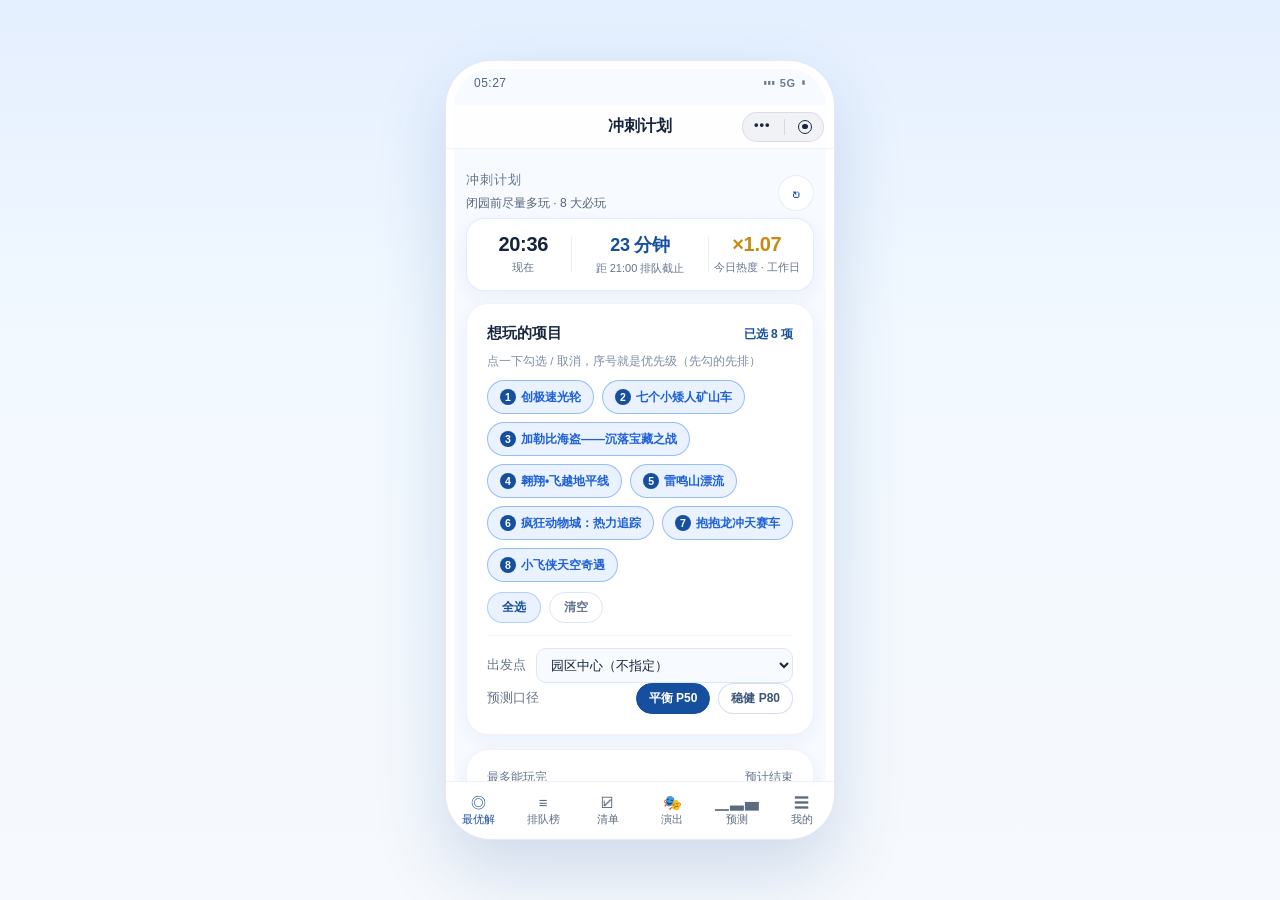
==== commit 4122075d: "feat(ui): 首页改为冲刺计划；排队榜默认按排队最长（新增排队最长排序）" ====
--- a/web-preview/index.html
+++ b/web-preview/index.html
@@ -20,7 +20,7 @@
     </div>
     <main class="screen" id="screen"></main>
     <nav class="tabbar" id="tabbar">
-      <button class="tab active" data-view="index"><span class="tab-ico">◎</span><span>最优解</span></button>
+      <button class="tab active" data-view="plan8"><span class="tab-ico">◎</span><span>最优解</span></button>
       <button class="tab" data-view="rank"><span class="tab-ico">≡</span><span>排队榜</span></button>
       <button class="tab" data-view="watchlist"><span class="tab-ico">☑</span><span>清单</span></button>
       <button class="tab" data-view="shows"><span class="tab-ico">🎭</span><span>演出</span></button>
--- a/web-preview/preview.css
+++ b/web-preview/preview.css
@@ -52,7 +52,7 @@
   justify-content: space-between;
   padding: 0 28px;
   font-size: 12px;
-  color: #6b7a92;
+  color: #5a6a82;
   letter-spacing: 0.5px;
 }
 
@@ -181,7 +181,7 @@
 }
 
 .tab.active {
-  color: #2f7cf6;
+  color: #164f9e;
 }
 
 /* ---------- 通用 ---------- */
@@ -217,7 +217,7 @@
   border-radius: 50%;
   border: 1px solid rgba(31, 88, 160, 0.08);
   background: rgba(31, 88, 160, 0.04);
-  color: #6b7a92;
+  color: #5a6a82;
   font-size: 17px;
   line-height: 1;
   cursor: pointer;
@@ -251,9 +251,9 @@
   font-variant-numeric: tabular-nums;
 }
 
-.short { color: #17a673; }
-.mid { color: #e8a317; }
-.long { color: #e5484d; }
+.short { color: #0d7a52; }
+.mid { color: #96630a; }
+.long { color: #c9302c; }
 .closed { color: #55627a; }
 
 .pill {
@@ -299,7 +299,7 @@
   border-radius: 999px;
   border: 0;
   background: rgba(47, 124, 246, 0.16);
-  color: #4b8bf7;
+  color: #164f9e;
   font-size: 13px;
   font-family: inherit;
   cursor: pointer;
@@ -357,13 +357,13 @@
 .hero-label {
   font-size: 12px;
   letter-spacing: 2px;
-  color: #4b8bf7;
+  color: #164f9e;
 }
 
 .hero-score b {
   font-family: 'DIN Alternate', -apple-system, sans-serif;
   font-size: 26px;
-  color: #2f7cf6;
+  color: #164f9e;
 }
 
 .hero-score {
@@ -407,7 +407,7 @@
 }
 
 .hero-num.walk {
-  color: #2f7cf6;
+  color: #164f9e;
 }
 
 .hero-num-unit {
@@ -449,7 +449,7 @@
   width: 5px;
   height: 5px;
   border-radius: 50%;
-  background: #2f7cf6;
+  background: #164f9e;
   margin: 8px 9px 0 2px;
   flex-shrink: 0;
 }
@@ -459,7 +459,7 @@
   padding: 9px 12px;
   border-radius: 12px;
   background: rgba(127, 178, 255, 0.1);
-  color: #2f7cf6;
+  color: #164f9e;
   font-size: 12px;
 }
 
@@ -481,7 +481,7 @@
 }
 
 .btn-primary {
-  background: linear-gradient(135deg, #2f7cf6, #1f6fe5);
+  background: linear-gradient(135deg, #164f9e, #164f9e);
   color: #1a0d05;
 }
 
@@ -520,7 +520,7 @@
 
 .summary-plan-num {
   font-size: 26px;
-  color: #2f7cf6;
+  color: #164f9e;
 }
 
 .summary-plan-label {
@@ -605,7 +605,7 @@
 .must-go {
   margin-top: 4px;
   font-size: 11px;
-  color: #4b8bf7;
+  color: #164f9e;
 }
 
 /* 备选 */
@@ -629,7 +629,7 @@
 
 .section-link {
   font-size: 12px;
-  color: #4b8bf7;
+  color: #164f9e;
   cursor: pointer;
 }
 
@@ -681,17 +681,27 @@
 /* ---------- 排队榜 ---------- */
 .sortbar {
   display: flex;
-  gap: 8px;
+  flex-wrap: nowrap;
+  gap: 6px;
   padding: 10px 0 14px;
   overflow-x: auto;
   scrollbar-width: none;
+}
+
+.sortbar::-webkit-scrollbar { display: none; }
+
+.sortbar .sort-item {
+  flex: 0 0 auto;
+  white-space: nowrap;
+  padding: 6px 8px;
+  font-size: 11.5px;
 }
 
 .sort-item {
   padding: 8px 15px;
   border-radius: 999px;
   font-size: 12px;
-  color: #6b7a92;
+  color: #5a6a82;
   background: rgba(31, 88, 160, 0.05);
   border: 1px solid rgba(31, 88, 160, 0.06);
   cursor: pointer;
@@ -700,7 +710,7 @@
 .sort-item.active {
   background: rgba(47, 124, 246, 0.16);
   border-color: rgba(47, 124, 246, 0.5);
-  color: #4b8bf7;
+  color: #164f9e;
 }
 
 .list {
@@ -739,7 +749,7 @@
 
 .row-rank.top {
   background: rgba(47, 124, 246, 0.16);
-  color: #4b8bf7;
+  color: #164f9e;
 }
 
 .row-main {
@@ -765,10 +775,10 @@
   font-size: 10px;
 }
 
-.tag.must { background: rgba(47, 124, 246, 0.15); color: #4b8bf7; }
+.tag.must { background: rgba(47, 124, 246, 0.15); color: #164f9e; }
 .tag.premier { background: rgba(255, 214, 102, 0.14); color: #f4d27a; }
 .tag.avoid { background: rgba(255, 93, 93, 0.15); color: #ef6b6f; }
-.tag.here { background: rgba(127, 178, 255, 0.15); color: #2f7cf6; }
+.tag.here { background: rgba(127, 178, 255, 0.15); color: #164f9e; }
 .tag.played { background: rgba(53, 208, 127, 0.14); color: #2fbf8b; }
 
 .row-sub {
@@ -837,7 +847,7 @@
 .plan-head-num {
   font-size: 32px;
   font-weight: 700;
-  color: #2f7cf6;
+  color: #164f9e;
   line-height: 1;
 }
 
@@ -870,7 +880,7 @@
 .plan-time-end {
   font-size: 16px;
   font-weight: 600;
-  color: #4b8bf7;
+  color: #164f9e;
 }
 
 .plan-time-label {
@@ -903,7 +913,7 @@
   height: 22px;
   border-radius: 50%;
   background: rgba(47, 124, 246, 0.16);
-  color: #4b8bf7;
+  color: #164f9e;
   font-size: 12px;
   display: flex;
   align-items: center;
@@ -940,7 +950,7 @@
 .step-start {
   font-size: 14px;
   font-weight: 600;
-  color: #4b8bf7;
+  color: #164f9e;
 }
 
 .step-dash {
@@ -958,7 +968,7 @@
   border-radius: 999px;
   border: 0;
   background: rgba(31, 88, 160, 0.06);
-  color: #6b7a92;
+  color: #5a6a82;
   font-size: 10px;
   font-family: inherit;
   cursor: pointer;
@@ -1043,7 +1053,7 @@
 }
 
 .party.on .party-label {
-  color: #4b8bf7;
+  color: #164f9e;
 }
 
 .party-desc {
@@ -1065,7 +1075,7 @@
   border-radius: 999px;
   border: 1px solid rgba(31, 88, 160, 0.06);
   background: rgba(31, 88, 160, 0.05);
-  color: #6b7a92;
+  color: #5a6a82;
   font-size: 12px;
   font-family: inherit;
   cursor: pointer;
@@ -1079,7 +1089,7 @@
 .chip.on {
   background: rgba(47, 124, 246, 0.16);
   border-color: rgba(47, 124, 246, 0.5);
-  color: #4b8bf7;
+  color: #164f9e;
   font-weight: 600;
 }
 
@@ -1121,7 +1131,7 @@
 
 .link {
   font-size: 13px;
-  color: #2f7cf6;
+  color: #164f9e;
   cursor: pointer;
   background: none;
   border: 0;
@@ -1131,7 +1141,7 @@
 }
 
 .link.danger {
-  color: #e5484d;
+  color: #c9302c;
 }
 
 .picker-row {
@@ -1169,7 +1179,7 @@
   border: 0;
   border-radius: 9px;
   background: transparent;
-  color: #6b7a92;
+  color: #5a6a82;
   font-size: 12px;
   font-family: inherit;
   cursor: pointer;
@@ -1177,7 +1187,7 @@
 
 .tab2.on {
   background: rgba(47, 124, 246, 0.18);
-  color: #4b8bf7;
+  color: #164f9e;
 }
 
 .tab2-count {
@@ -1209,7 +1219,7 @@
 }
 
 .attr.on .attr-name {
-  color: #4b8bf7;
+  color: #164f9e;
 }
 
 .attr-sub {
@@ -1230,12 +1240,12 @@
   padding: 4px 11px;
   border-radius: 999px;
   font-size: 11px;
-  color: #6b7a92;
+  color: #5a6a82;
   background: rgba(31, 88, 160, 0.06);
 }
 
 .attr-toggle.on {
-  color: #4b8bf7;
+  color: #164f9e;
   background: rgba(47, 124, 246, 0.16);
 }
 
@@ -1251,7 +1261,7 @@
 .switch-row input {
   width: 20px;
   height: 20px;
-  accent-color: #2f7cf6;
+  accent-color: #164f9e;
   cursor: pointer;
 }
 
@@ -1269,7 +1279,7 @@
 
 .info-value {
   flex: 1;
-  color: #6b7a92;
+  color: #5a6a82;
   line-height: 1.5;
   word-break: break-all;
 }
@@ -1382,7 +1392,7 @@
   flex-shrink: 0;
   font-size: 11px;
   letter-spacing: 1px;
-  color: #6b7a92;
+  color: #5a6a82;
 }
 
 .origin-select {
@@ -1434,7 +1444,7 @@
 .group-toggle.on {
   background: rgba(47, 124, 246, 0.14);
   border-color: rgba(47, 124, 246, 0.3);
-  color: #4b8bf7;
+  color: #164f9e;
   font-weight: 600;
 }
 
@@ -1490,7 +1500,7 @@
   font-size: 10px;
   background: rgba(47, 124, 246, 0.14);
   border: 1px solid rgba(47, 124, 246, 0.28);
-  color: #4b8bf7;
+  color: #164f9e;
   font-family: inherit;
   cursor: pointer;
 }
@@ -1512,7 +1522,7 @@
   margin-right: 8px;
   font-size: 10px;
   letter-spacing: 1px;
-  color: #4b8bf7;
+  color: #164f9e;
 }
 
 .preview-text {
@@ -1520,7 +1530,7 @@
   min-width: 0;
   font-size: 12px;
   font-weight: 600;
-  color: #dce9ff;
+  color: #16233a;
   white-space: nowrap;
   overflow: hidden;
   text-overflow: ellipsis;
@@ -1530,13 +1540,13 @@
   flex-shrink: 0;
   margin-left: 6px;
   font-size: 11px;
-  color: #2f7cf6;
+  color: #164f9e;
 }
 /* ---------------- 八大必玩 · 现在排队 ---------------- */
 .high-card { padding: 14px 14px 4px; }
 .high-head { display: flex; align-items: center; justify-content: space-between; padding: 0 2px 8px; }
 .high-head .card-title { margin-bottom: 0; }
-.high-link { font-size: 11px; color: #3b82f6; cursor: pointer; }
+.high-link { font-size: 11px; color: #164f9e; cursor: pointer; }
 .high-row { display: flex; align-items: center; justify-content: space-between; padding: 10px 2px; border-top: 1px solid rgba(31,88,160,.05); cursor: pointer; }
 .high-main { flex: 1; min-width: 0; padding-right: 10px; }
 .high-name { display: block; font-size: 13px; color: #16233a; }
@@ -1544,7 +1554,7 @@
 .high-right { display: flex; align-items: baseline; flex-shrink: 0; }
 .high-wait { font-size: 19px; }
 .high-unit { margin-left: 3px; font-size: 10px; color: #5d6b81; }
-.high-add { min-width: 40px; margin-left: 9px; padding: 3px 8px; border-radius: 999px; border: 1px solid rgba(47,124,246,.4); text-align: center; font-size: 10px; color: #3b82f6; }
+.high-add { min-width: 40px; margin-left: 9px; padding: 3px 8px; border-radius: 999px; border: 1px solid rgba(47,124,246,.4); text-align: center; font-size: 10px; color: #164f9e; }
 .high-add.on { background: rgba(47,124,246,.16); border-color: transparent; color: #6fa5fb; }
 
 /* 排队榜页顶部的八大必玩紧凑网格已改为排序栏里的「八大必玩」筛选选项，相关样式删除 */
@@ -1553,13 +1563,13 @@
 .sum-card { padding: 18px 16px 14px; background: linear-gradient(160deg, #ffffff 0%, #ffffff 55%, #ffffff 100%); border-color: rgba(47,124,246,.18); }
 .sum-top { display: flex; align-items: flex-start; justify-content: space-between; }
 .sum-top-left { flex: 1; }
-.sum-label { display: block; font-size: 12px; color: #6b7a92; letter-spacing: .5px; }
+.sum-label { display: block; font-size: 12px; color: #5a6a82; letter-spacing: .5px; }
 .sum-num-line { display: flex; align-items: baseline; margin-top: 3px; }
-.sum-num { font-size: 46px; line-height: 1.05; color: #fff; letter-spacing: -1px; }
-.sum-unit { margin-left: 6px; font-size: 13px; color: #6b7a92; }
-.sum-finish { display: block; margin-top: 4px; font-size: 12px; color: #4b8bf7; }
+.sum-num { font-size: 46px; line-height: 1.05; color: #16233a; letter-spacing: -1px; }
+.sum-unit { margin-left: 6px; font-size: 13px; color: #5a6a82; }
+.sum-finish { display: block; margin-top: 4px; font-size: 12px; color: #164f9e; }
 .sum-badge { min-width: 64px; padding: 8px 10px; border-radius: 12px; background: rgba(47,124,246,.14); text-align: center; margin-left: 10px; }
-.sum-badge-num { display: block; font-size: 22px; color: #4b8bf7; }
+.sum-badge-num { display: block; font-size: 22px; color: #164f9e; }
 .sum-badge-label { display: block; font-size: 10px; color: #55627a; }
 .sum-grid { display: flex; margin-top: 14px; padding-top: 12px; border-top: 1px solid rgba(31,88,160,.08); }
 .sum-item { flex: 1; text-align: center; }
@@ -1571,7 +1581,7 @@
 .sum-warn { margin-top: 8px; font-size: 11px; color: #b08a4f; }
 
 .order-card { display: flex; align-items: center; padding: 12px 13px; cursor: pointer; }
-.order-index { width: 24px; height: 24px; line-height: 24px; text-align: center; border-radius: 50%; background: rgba(47,124,246,.15); color: #4b8bf7; font-size: 12px; font-weight: 700; margin-right: 10px; flex-shrink: 0; }
+.order-index { width: 24px; height: 24px; line-height: 24px; text-align: center; border-radius: 50%; background: rgba(47,124,246,.15); color: #164f9e; font-size: 12px; font-weight: 700; margin-right: 10px; flex-shrink: 0; }
 .order-main { flex: 1; min-width: 0; padding-right: 8px; }
 .order-name-line { display: flex; align-items: center; flex-wrap: wrap; gap: 5px; }
 .order-name { font-size: 15px; font-weight: 600; color: #16233a; }
@@ -1583,7 +1593,7 @@
 .order-right { text-align: right; flex-shrink: 0; }
 .order-wait { font-size: 22px; }
 .order-unit { display: block; font-size: 10px; color: #5d6b81; }
-.order-remove { display: block; margin-top: 4px; font-size: 10px; color: #3b82f6; }
+.order-remove { display: block; margin-top: 4px; font-size: 10px; color: #164f9e; }
 
 .empty-watch { text-align: center; padding: 24px 20px; }
 .empty-watch .empty-emoji { display: block; font-size: 28px; margin-bottom: 6px; }
@@ -1591,12 +1601,12 @@
 
 .group-card { padding: 4px 13px 3px; }
 .group-head { display: flex; align-items: center; justify-content: space-between; padding: 10px 2px 6px; }
-.group-name { font-size: 13px; font-weight: 600; color: #6b7a92; letter-spacing: .5px; }
+.group-name { font-size: 13px; font-weight: 600; color: #5a6a82; letter-spacing: .5px; }
 .group-count { font-size: 10px; color: #55627a; }
 .pick-row { display: flex; align-items: center; padding: 11px 2px; border-top: 1px solid rgba(31,88,160,.05); cursor: pointer; }
 .pick-row.off { opacity: .55; }
 .checkbox { width: 22px; height: 22px; border-radius: 7px; border: 2px solid rgba(31,88,160,.22); margin-right: 11px; flex-shrink: 0; display: flex; align-items: center; justify-content: center; box-sizing: border-box; color: #f4f8ff; font-size: 14px; font-weight: 700; line-height: 1; }
-.checkbox.on { background: #2f7cf6; border-color: #2f7cf6; }
+.checkbox.on { background: #164f9e; border-color: #164f9e; }
 .pick-main { flex: 1; min-width: 0; padding-right: 8px; }
 .pick-name-line { display: flex; align-items: center; flex-wrap: wrap; gap: 4px; }
 .pick-name { font-size: 14px; color: #16233a; }
@@ -1613,62 +1623,62 @@
 .fe-emoji { font-size: 21px; margin-right: 10px; }
 .fe-texts { flex: 1; min-width: 0; display: flex; flex-direction: column; }
 .fe-title { font-size: 14px; font-weight: 600; color: #16233a; }
-.fe-sub { margin-top: 2px; font-size: 10.5px; color: #6b7a92; }
-.fe-arrow { font-size: 18px; color: #2f7cf6; margin-left: 8px; }
+.fe-sub { margin-top: 2px; font-size: 10.5px; color: #5a6a82; }
+.fe-arrow { font-size: 18px; color: #164f9e; margin-left: 8px; }
 
 .day-seg { display: flex; background: #ffffff; border-radius: 12px; padding: 3px; margin-bottom: 10px; }
-.day-item { flex: 1; border: none; background: transparent; color: #6b7a92; font-size: 12.5px;
+.day-item { flex: 1; border: none; background: transparent; color: #5a6a82; font-size: 12.5px;
   padding: 7px 0; border-radius: 10px; cursor: pointer; }
-.day-item.active { background: rgba(47,124,246,.16); color: #2f7cf6; font-weight: 600; }
+.day-item.active { background: rgba(47,124,246,.16); color: #164f9e; font-weight: 600; }
 
 .chips { display: flex; align-items: center; gap: 6px; overflow-x: auto; padding-bottom: 8px; margin-bottom: 6px; }
 .chips::-webkit-scrollbar { display: none; }
 .chip { flex-shrink: 0; border: 1px solid transparent; background: #ffffff; color: #55627a;
   border-radius: 999px; font-size: 11.5px; padding: 6px 12px; cursor: pointer; white-space: nowrap; }
-.chip.active { background: rgba(47,124,246,.14); border-color: rgba(47,124,246,.6); color: #2f7cf6; }
-.chip-select { flex-shrink: 0; background: #ffffff; color: #6b7a92; border: 1px dashed rgba(120,140,170,.35);
+.chip.active { background: rgba(47,124,246,.14); border-color: rgba(47,124,246,.6); color: #164f9e; }
+.chip-select { flex-shrink: 0; background: #ffffff; color: #5a6a82; border: 1px dashed rgba(120,140,170,.35);
   border-radius: 999px; font-size: 11.5px; padding: 6px 10px; outline: none; }
 
 .chart-card { padding: 13px 12px 11px; }
 .chart-head { display: flex; align-items: center; justify-content: space-between; margin-bottom: 9px; }
 .chart-title-wrap { display: flex; align-items: center; gap: 6px; min-width: 0; }
 .chart-title { font-size: 15px; font-weight: 600; color: #16233a; white-space: nowrap; overflow: hidden; text-overflow: ellipsis; }
-.chart-badge { font-size: 9.5px; color: #e8a317; border: 1px solid rgba(255,176,32,.5); border-radius: 999px; padding: 2px 8px; flex-shrink: 0; }
+.chart-badge { font-size: 9.5px; color: #96630a; border: 1px solid rgba(255,176,32,.5); border-radius: 999px; padding: 2px 8px; flex-shrink: 0; }
 
 .best-banner { display: flex; align-items: flex-start; gap: 6px; background: rgba(53,208,127,.1);
   border: 1px solid rgba(53,208,127,.35); border-radius: 10px; padding: 8px 10px; margin-bottom: 10px; }
 .best-emoji { font-size: 12px; line-height: 1.5; }
-.best-text { flex: 1; font-size: 12px; color: #d6f5e6; line-height: 1.45; }
+.best-text { flex: 1; font-size: 12px; color: #0f7a56; line-height: 1.45; }
 
 .chart { display: flex; align-items: flex-end; height: 158px; padding: 0 2px; }
 .bar-col { flex: 1; display: flex; flex-direction: column; align-items: center; justify-content: flex-end; height: 100%; }
 .bar-tag { height: 11px; line-height: 11px; font-size: 8px; color: transparent; white-space: nowrap; }
-.bar-tag.on { color: #17a673; font-weight: 600; }
+.bar-tag.on { color: #0d7a52; font-weight: 600; }
 .bar-value { font-size: 9px; color: #5d6b81; height: 12px; margin-bottom: 3px; }
-.bar-value.best { color: #17a673; font-weight: 600; }
+.bar-value.best { color: #0d7a52; font-weight: 600; }
 .bar-track { width: 16px; height: 118px; background: rgba(31,88,160,.04); border-radius: 5px;
   display: flex; align-items: flex-end; overflow: hidden; }
-.bar-fill { width: 100%; border-radius: 5px; background: linear-gradient(180deg, #4b8bf7, #2f7cf6); transition: height .3s; }
-.bar-fill.best { background: linear-gradient(180deg, #2fbf8b, #17a673); }
+.bar-fill { width: 100%; border-radius: 5px; background: linear-gradient(180deg, #164f9e, #164f9e); transition: height .3s; }
+.bar-fill.best { background: linear-gradient(180deg, #2fbf8b, #0d7a52); }
 .bar-fill.empty { background: rgba(31,88,160,.06); }
 .bar-hour { margin-top: 5px; font-size: 9.5px; color: #5d6b81; }
-.bar-hour.best { color: #17a673; font-weight: 600; }
+.bar-hour.best { color: #0d7a52; font-weight: 600; }
 .chart-legend { display: flex; align-items: center; gap: 5px; margin-top: 9px; }
-.legend-dot { width: 7px; height: 7px; border-radius: 50%; background: #17a673; }
-.legend-text { font-size: 10.5px; color: #6b7a92; }
-.chart-peak { margin-top: 4px; font-size: 10.5px; color: #4b8bf7; }
+.legend-dot { width: 7px; height: 7px; border-radius: 50%; background: #0d7a52; }
+.legend-text { font-size: 10.5px; color: #5a6a82; }
+.chart-peak { margin-top: 4px; font-size: 10.5px; color: #164f9e; }
 
 .table-card { margin-top: 10px; padding: 11px 9px; }
 .tbl { margin-top: 6px; }
 .tbl-row { display: flex; align-items: center; padding: 7px 2px; font-size: 11.5px; color: #55627a;
   border-bottom: 1px solid rgba(31,88,160,.05); }
 .tbl-row.best { background: rgba(53,208,127,.06); border-radius: 6px; }
-.tbl-row.best .tbl-hour, .tbl-row.best .tbl-avg { color: #17a673; }
+.tbl-row.best .tbl-hour, .tbl-row.best .tbl-avg { color: #0d7a52; }
 .tbl-row.tbl-head { font-size: 10px; color: #5d6b81; border-bottom-color: rgba(31,88,160,.1); }
 .tbl-row:last-child { border-bottom: none; }
 .tbl-hour { width: 62px; color: #16233a; }
 .tbl-avg { width: 92px; }
-.tbl-wd, .tbl-we { width: 82px; color: #6b7a92; }
+.tbl-wd, .tbl-we { width: 82px; color: #5a6a82; }
 .tbl-days { flex: 1; text-align: right; color: #5d6b81; }
 
 /* ---------------- 排队榜：图片卡片网格（参考界面风格） ---------------- */
@@ -1686,7 +1696,7 @@
   border-radius: 999px;
   border: 1px solid rgba(96,165,250,.35);
   background: rgba(59,130,246,.12);
-  color: #2f7cf6;
+  color: #164f9e;
   font-size: 12px;
   font-weight: 600;
 }
@@ -1739,12 +1749,12 @@
   background: rgba(15,35,70,.30);
   backdrop-filter: blur(4px);
 }
-.wait-pill.t1 { background: #22a45d; }
-.wait-pill.t2 { background: #6aa84f; }
-.wait-pill.t3 { background: #d9a441; }
-.wait-pill.t4 { background: #ef7a2f; }
-.wait-pill.t5 { background: #e5484d; }
-.wait-pill.t0 { background: rgba(31,88,160,.16); font-size: 11px; font-weight: 600; }
+.wait-pill.t1 { background: #157a46; }
+.wait-pill.t2 { background: #3f7a2e; }
+.wait-pill.t3 { background: #93650b; }
+.wait-pill.t4 { background: #b04a0c; }
+.wait-pill.t5 { background: #c9302c; }
+.wait-pill.t0 { background: rgba(15,35,70,.72); font-size: 11px; font-weight: 600; }
 .tile-premier {
   position: absolute;
   left: 7px;
@@ -1752,9 +1762,9 @@
   padding: 1px 6px;
   border-radius: 6px;
   font-size: 10px;
-  color: #e3eeff;
-  background: rgba(31,88,160,.16);
-  border: 1px solid rgba(255,180,90,.35);
+  color: #ffffff;
+  background: rgba(15,35,70,.72);
+  border: 1px solid rgba(255,255,255,.28);
 }
 .tile-name {
   margin-top: 6px;
@@ -1827,7 +1837,7 @@
 }
 .btn-primary {
   color: #ffffff;
-  background: linear-gradient(135deg, #3b8bff, #1f6fe5);
+  background: linear-gradient(135deg, #164f9e, #164f9e);
   box-shadow: 0 8px 18px rgba(47, 124, 246, 0.28);
 }
 .btn-ghost {
@@ -1837,7 +1847,7 @@
 .refresh-btn {
   background: #ffffff;
   border: 1px solid rgba(31, 88, 160, 0.10);
-  color: #2f7cf6;
+  color: #164f9e;
 }
 .pill { background: #eef4ff; color: #4a5a74; }
 .origin-select option { background: #ffffff; }
@@ -1847,7 +1857,7 @@
 }
 .modal { background: rgba(20, 45, 85, 0.32); }
 .wait-pill { color: #ffffff; }
-.hero-forecast { background: #eaf2ff; color: #1f6fe5; }
+.hero-forecast { background: #eaf2ff; color: #164f9e; }
 .must-row, .high-row { border-bottom-color: rgba(31, 88, 160, 0.06); }
 .tile { color: #16233a; }
 .tile-off { opacity: 0.55; }
@@ -1863,16 +1873,16 @@
 .crowd-head { display: flex; align-items: center; gap: 8px; }
 .crowd-title { font-size: 13px; font-weight: 600; color: #16233a; }
 .crowd-level { padding: 2px 9px; border-radius: 999px; font-size: 11px; font-weight: 600; }
-.crowd-level.t1 { background: #e3f6ec; color: #17a673; }
-.crowd-level.t2 { background: #e8f2ff; color: #2f7cf6; }
-.crowd-level.t3 { background: #fff3e0; color: #e08a1e; }
-.crowd-level.t4 { background: #fdeaea; color: #e5484d; }
+.crowd-level.t1 { background: #e3f6ec; color: #0d7a52; }
+.crowd-level.t2 { background: #e8f2ff; color: #164f9e; }
+.crowd-level.t3 { background: #fff3e0; color: #96540a; }
+.crowd-level.t4 { background: #fdeaea; color: #c9302c; }
 .crowd-heat { margin-left: auto; font-size: 11px; color: #5d6b81; }
-.crowd-heat b { font-size: 18px; color: #2f7cf6; margin-right: 2px; }
+.crowd-heat b { font-size: 18px; color: #164f9e; margin-right: 2px; }
 .crowd-nums { display: flex; margin: 12px 0 10px; }
 .crowd-cell { flex: 1; }
 .crowd-cell b { display: block; font-size: 24px; line-height: 1.1; color: #16233a; }
-.crowd-cell span { display: block; margin-top: 3px; font-size: 10.5px; color: #6b7a92; }
+.crowd-cell span { display: block; margin-top: 3px; font-size: 10.5px; color: #5a6a82; }
 .crowd-bars {
   display: flex; align-items: flex-end; gap: 3px;
   height: 36px; padding: 4px 0;
@@ -1897,7 +1907,7 @@
 }
 .show-img.noimg { display: flex; align-items: center; justify-content: center; font-size: 24px; }
 .show-body { min-width: 0; flex: 1; display: flex; flex-direction: column; gap: 2px; }
-.show-land { font-size: 9.5px; color: #7d8aa0; }
+.show-land { font-size: 9.5px; color: #5b6b82; }
 .show-name { font-size: 12.5px; font-weight: 600; color: #16233a; line-height: 1.25;
   overflow: hidden; display: -webkit-box; -webkit-line-clamp: 2; -webkit-box-orient: vertical; }
 .show-times { display: flex; flex-wrap: wrap; gap: 4px; margin-top: 2px; }
@@ -1907,12 +1917,111 @@
   background: #f1f5fb; color: #5d6b81; font-size: 11px; font-weight: 600; line-height: 1.25;
 }
 .show-time b { font-size: 11px; }
-.show-time i { font-style: normal; font-size: 8.5px; font-weight: 500; color: #7d8aa0; }
-.show-time.on { background: #2f7cf6; color: #ffffff; }
-.show-time.on i { color: rgba(255, 255, 255, 0.85); }
-.show-time.off { color: #93a0b4; background: #f4f7fb; }
+.show-time i { font-style: normal; font-size: 8.5px; font-weight: 500; color: #5b6b82; }
+.show-time.on { background: #164f9e; color: #ffffff; }
+.show-time.on i { color: #ffffff; }
+.show-time.off { color: #5f6f87; background: #f4f7fb; }
 
 @media (max-width: 380px) {
   .show-img { width: 54px; height: 54px; }
   .show-name { font-size: 11.5px; }
 }
+
+/* ---------- 冲刺计划（plan8） ---------- */
+.plan8-entry { display: flex; align-items: center; gap: 12px; padding: 14px 16px; margin-bottom: 12px; background: linear-gradient(135deg, #f2f7ff, #ffffff); cursor: pointer; }
+.plan8-entry .p8e-emoji { font-size: 26px; line-height: 1; }
+.plan8-entry .p8e-texts { flex: 1; display: flex; flex-direction: column; gap: 3px; }
+.plan8-entry .p8e-title { font-size: 15px; font-weight: 700; color: #16233a; }
+.plan8-entry .p8e-sub { font-size: 12px; color: #66748c; }
+.plan8-entry .p8e-arrow { color: #164f9e; font-size: 20px; font-weight: 700; }
+
+.status-card { display: flex; align-items: stretch; background: #ffffff; border: 1px solid rgba(47,124,246,.14); border-radius: 18px; padding: 14px 8px; margin-bottom: 12px; box-shadow: 0 6px 18px rgba(31,88,160,.06); }
+.status-item { flex: 1; display: flex; flex-direction: column; align-items: center; gap: 4px; }
+.status-item-wide { flex: 1.4; }
+.status-divider { width: 1px; background: rgba(31,88,160,.1); margin: 4px 0; }
+.status-num { font-size: 20px; font-weight: 800; color: #16233a; letter-spacing: -.3px; }
+.status-remain { font-size: 18px; color: #164f9e; }
+.status-heat.tone-hot { color: #b04a0c; }
+.status-heat.tone-mid { color: #c98a12; }
+.status-heat.tone-ok { color: #0d7a52; }
+.status-label { font-size: 11px; color: #66748c; }
+
+.p8-pick-head { display: flex; align-items: baseline; justify-content: space-between; margin-bottom: 4px; }
+.p8-pick-count { font-size: 12px; color: #164f9e; font-weight: 700; }
+.p8-hint { margin: 2px 0 10px; font-size: 11.5px; color: #7d8ba1; line-height: 1.5; }
+.p8-chips { display: flex; flex-wrap: wrap; gap: 8px; }
+.p8-chip { display: inline-flex; align-items: center; gap: 5px; padding: 8px 12px; border-radius: 999px; border: 1px solid #dbe6f5; background: #f7fafe; color: #34456a; font-size: 12px; line-height: 1.2; cursor: pointer; }
+.p8-chip.on { background: #eaf2ff; border-color: rgba(47,124,246,.45); color: #1f61d6; font-weight: 600; }
+.p8-chip-seq { width: 16px; height: 16px; border-radius: 50%; background: #164f9e; color: #ffffff; font-size: 10.5px; display: inline-flex; align-items: center; justify-content: center; }
+.p8-pick-actions { display: flex; gap: 8px; margin-top: 10px; }
+.p8-mini-btn { padding: 6px 14px; border-radius: 999px; border: 1px solid rgba(47,124,246,.3); background: #eaf2ff; color: #164f9e; font-size: 12px; font-weight: 600; cursor: pointer; }
+.p8-mini-btn.ghost { background: #ffffff; color: #66748c; border-color: #dbe6f5; }
+.origin-row { display: flex; align-items: center; justify-content: space-between; gap: 10px; }
+.origin-row-label { font-size: 12.5px; color: #66748c; flex-shrink: 0; }
+.origin-row-picker { flex: 1; min-width: 0; padding: 8px 10px; border-radius: 10px; border: 1px solid #dbe6f5; background: #f7fafe; color: #16233a; font-size: 13px; }
+
+.p8-result-top { display: flex; align-items: flex-start; justify-content: space-between; gap: 12px; }
+.p8-result-main { display: flex; flex-direction: column; gap: 2px; }
+.p8-result-label { font-size: 11.5px; color: #66748c; }
+.p8-result-line { display: flex; align-items: baseline; gap: 6px; }
+.p8-result-count { font-size: 42px; font-weight: 800; color: #164f9e; line-height: 1; }
+.p8-result-total { font-size: 13px; color: #66748c; }
+.p8-result-side { display: flex; flex-direction: column; align-items: flex-end; gap: 2px; }
+.p8-result-finish { font-size: 26px; font-weight: 800; color: #16233a; line-height: 1.1; }
+.p8-result-close { font-size: 11px; color: #5f6f87; }
+.p8-totals { display: block; margin-top: 8px; font-size: 12px; color: #66748c; }
+.p8-btns { display: flex; gap: 10px; margin-top: 12px; }
+.p8-btn { flex: 1; padding: 10px 0; border-radius: 12px; border: 1px solid #dbe6f5; background: #ffffff; color: #34456a; font-size: 13px; font-weight: 600; cursor: pointer; }
+.p8-btn.primary { border: none; background: linear-gradient(135deg, #1f6fe5, #164f9e); color: #ffffff; }
+
+.p8-timeline .tl-row { display: flex; align-items: flex-start; gap: 10px; padding: 11px 0; border-bottom: 1px solid rgba(31,88,160,.07); cursor: pointer; }
+.p8-timeline .tl-row:last-child { border-bottom: none; }
+.tl-seq { flex-shrink: 0; width: 22px; height: 22px; border-radius: 50%; background: #eaf2ff; color: #164f9e; font-size: 11.5px; font-weight: 800; display: inline-flex; align-items: center; justify-content: center; margin-top: 2px; }
+.tl-main { flex: 1; display: flex; flex-direction: column; gap: 3px; min-width: 0; }
+.tl-top { display: flex; align-items: baseline; gap: 8px; flex-wrap: wrap; }
+.tl-arrive { font-size: 14px; font-weight: 800; color: #1f61d6; }
+.tl-name { font-size: 13.5px; font-weight: 600; color: #16233a; }
+.tl-sub { font-size: 11.5px; color: #66748c; }
+.tl-walk { font-size: 11px; color: #5f6f87; }
+.tl-arrow { color: #b9c4d4; font-size: 18px; flex-shrink: 0; }
+
+.p8-skip .skip-row { display: flex; align-items: flex-start; gap: 8px; padding: 9px 0; border-bottom: 1px solid rgba(31,88,160,.06); }
+.p8-skip .skip-row:last-child { border-bottom: none; }
+.skip-dot { width: 8px; height: 8px; border-radius: 50%; margin-top: 6px; flex-shrink: 0; background: #96630a; }
+.skip-dot.tone-off { background: #9aa6b8; }
+.skip-main { display: flex; flex-direction: column; gap: 2px; }
+.skip-name { font-size: 13px; color: #34456a; font-weight: 600; }
+.skip-reason { font-size: 11.5px; color: #7d8ba1; }
+
+.best-head, .best-row { display: flex; align-items: center; padding: 8px 0; border-bottom: 1px solid rgba(31,88,160,.06); font-size: 12px; }
+.best-head { color: #5f6f87; font-size: 11px; border-bottom-color: rgba(31,88,160,.1); }
+.best-row:last-child { border-bottom: none; }
+.best-col.name { flex: 1; min-width: 0; overflow: hidden; text-overflow: ellipsis; white-space: nowrap; color: #34456a; }
+.best-col.time { width: 68px; color: #1f61d6; font-weight: 700; }
+.best-col.num { width: 52px; text-align: right; color: #66748c; }
+
+.p8-warn .warn-row { display: flex; align-items: flex-start; gap: 8px; padding: 7px 0; }
+.p8-warn .warn-dot { flex-shrink: 0; width: 16px; height: 16px; border-radius: 50%; background: rgba(232,163,23,.16); color: #96630a; font-size: 11px; font-weight: 800; display: inline-flex; align-items: center; justify-content: center; }
+.warn-text { font-size: 11.5px; color: #7d6a3a; line-height: 1.5; }
+
+@media (max-width: 380px) {
+  .p8-result-count { font-size: 36px; }
+  .p8-chip { padding: 7px 10px; }
+}
+
+/* 冲刺计划：预测口径切换 */
+.p8-risk { display: flex; gap: 8px; }
+.p8-risk-btn {
+  border: 1px solid rgba(22, 79, 158, .18);
+  background: #fff;
+  color: #3b5478;
+  border-radius: 999px;
+  padding: 6px 12px;
+  font-size: 12px;
+  font-weight: 600;
+}
+.p8-risk-btn.on {
+  background: #164f9e;
+  border-color: #164f9e;
+  color: #fff;
+}
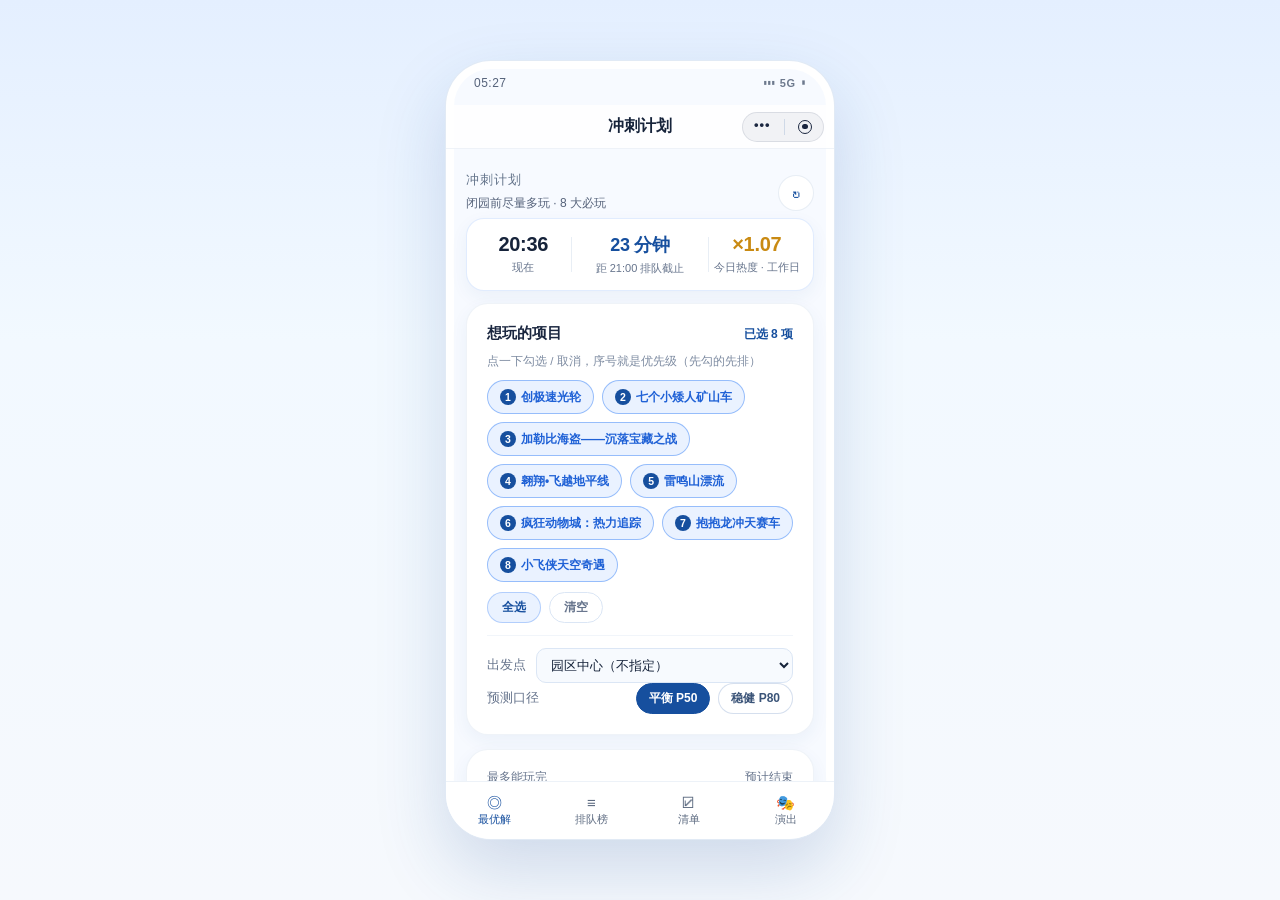
==== commit 434322e3: "feat(shows): 见面会单独成组带场次倒计时；去掉预测/我的 tab（保留排队榜分时预测入口）" ====
--- a/web-preview/index.html
+++ b/web-preview/index.html
@@ -24,8 +24,6 @@
       <button class="tab" data-view="rank"><span class="tab-ico">≡</span><span>排队榜</span></button>
       <button class="tab" data-view="watchlist"><span class="tab-ico">☑</span><span>清单</span></button>
       <button class="tab" data-view="shows"><span class="tab-ico">🎭</span><span>演出</span></button>
-      <button class="tab" data-view="forecast"><span class="tab-ico">▁▃▅</span><span>预测</span></button>
-      <button class="tab" data-view="settings"><span class="tab-ico">☰</span><span>我的</span></button>
     </nav>
   </div>
 </div>
--- a/web-preview/preview.css
+++ b/web-preview/preview.css
@@ -2025,3 +2025,22 @@
   border-color: #164f9e;
   color: #fff;
 }
+
+
+/* 已过排队截止：别用大字号撑爆卡片 */
+.status-num.status-past { font-size: 18px; letter-spacing: 0; color: #5a6a82; }
+
+
+/* 演出 / 见面会 筛选 */
+.show-filter { display: flex; gap: 8px; padding: 10px 0 4px; }
+.show-filter-btn {
+  flex: 1;
+  padding: 9px 0;
+  border-radius: 999px;
+  border: 1px solid rgba(22, 79, 158, 0.14);
+  background: #ffffff;
+  color: #3b5478;
+  font-size: 13px;
+  font-weight: 600;
+}
+.show-filter-btn.on { background: #164f9e; border-color: #164f9e; color: #ffffff; }
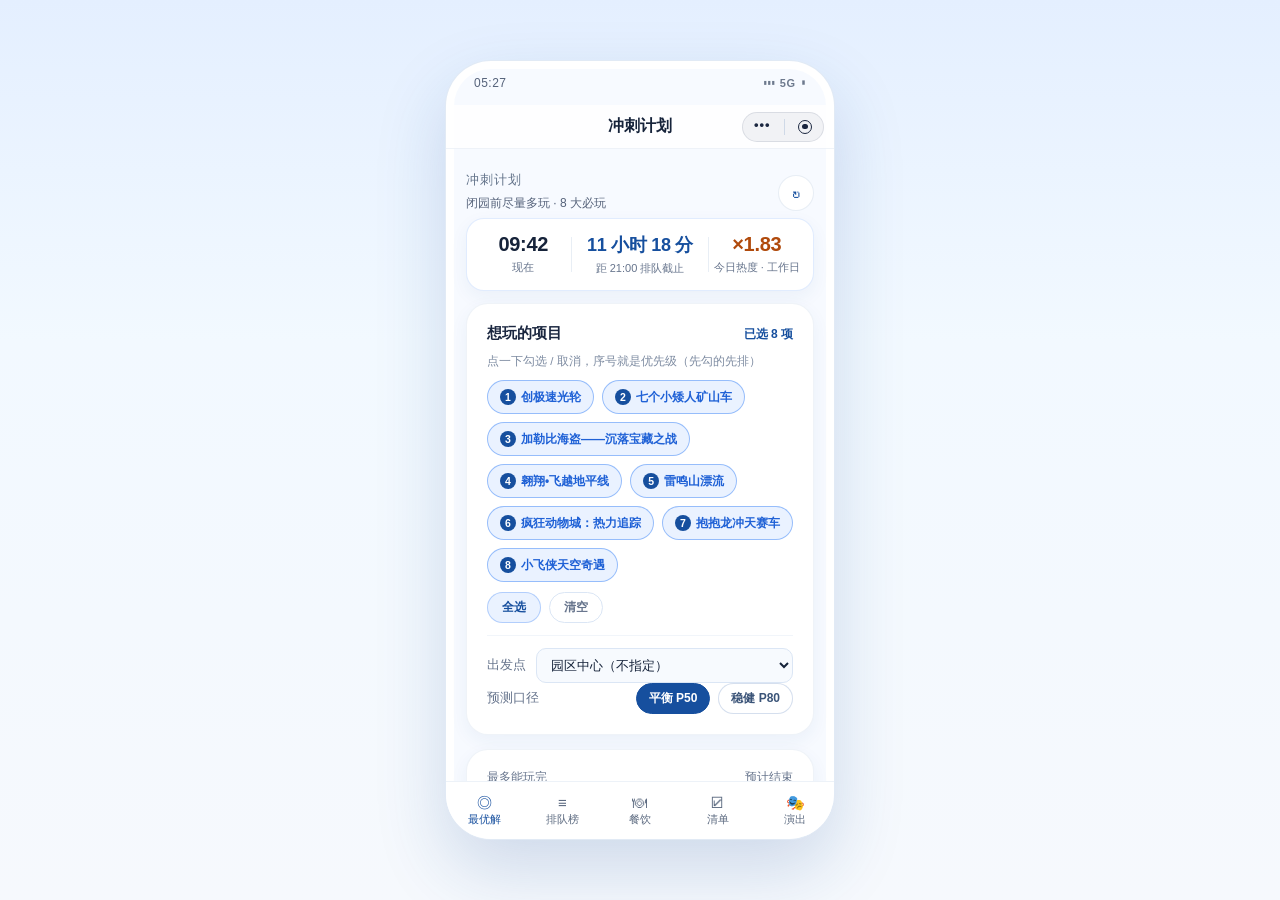
==== commit 4eafec75: "feat(dining): 园区餐饮 tab（28 家餐厅，坐标/导航/营业时段/介绍/招牌菜/套餐价/官方菜单），双端 + verify 51 项" ====
--- a/web-preview/index.html
+++ b/web-preview/index.html
@@ -22,6 +22,7 @@
     <nav class="tabbar" id="tabbar">
       <button class="tab active" data-view="plan8"><span class="tab-ico">◎</span><span>最优解</span></button>
       <button class="tab" data-view="rank"><span class="tab-ico">≡</span><span>排队榜</span></button>
+      <button class="tab" data-view="dining"><span class="tab-ico">🍽</span><span>餐饮</span></button>
       <button class="tab" data-view="watchlist"><span class="tab-ico">☑</span><span>清单</span></button>
       <button class="tab" data-view="shows"><span class="tab-ico">🎭</span><span>演出</span></button>
     </nav>
--- a/web-preview/preview.css
+++ b/web-preview/preview.css
@@ -2044,3 +2044,189 @@
   font-weight: 600;
 }
 .show-filter-btn.on { background: #164f9e; border-color: #164f9e; color: #ffffff; }
+
+/* ---------- 历史等候时间（详情页） ---------- */
+.detail-top {
+  display: flex;
+  align-items: center;
+  gap: 10px;
+  padding: 6px 0 12px;
+}
+.detail-back {
+  border: 1px solid rgba(31, 88, 160, .18);
+  background: rgba(255, 255, 255, .85);
+  color: #164f9e;
+  font-size: 13px;
+  padding: 6px 12px;
+  border-radius: 999px;
+  cursor: pointer;
+}
+.detail-top-title {
+  font-size: 15px;
+  font-weight: 700;
+  color: #16233a;
+}
+.detail-hero { padding: 14px; }
+.detail-hero-main { display: flex; gap: 12px; align-items: center; }
+.detail-img {
+  width: 92px;
+  height: 92px;
+  border-radius: 14px;
+  background-size: cover;
+  background-position: center;
+  flex: 0 0 auto;
+  box-shadow: 0 6px 16px rgba(31, 88, 160, .14);
+}
+.detail-img.noimg { background: linear-gradient(135deg, #dbe9ff, #eef5ff); }
+.detail-info { flex: 1 1 auto; min-width: 0; }
+.detail-name { font-size: 19px; font-weight: 800; color: #16233a; line-height: 1.25; }
+.detail-meta { margin-top: 6px; font-size: 12px; color: #5a6a82; line-height: 1.5; }
+.detail-wait { margin-top: 8px; display: flex; align-items: baseline; gap: 6px; }
+.detail-wait-num { font-size: 22px; font-weight: 800; color: #164f9e; }
+.detail-wait-num.closed { color: #7c8aa3; font-size: 18px; }
+.detail-wait-num.warn { color: #b04a0c; }
+.detail-wait-label { font-size: 11px; color: #7c8aa3; }
+.detail-actions { display: flex; gap: 8px; margin-top: 14px; }
+.detail-nav {
+  flex: 1 1 46%;
+  border: 0;
+  border-radius: 12px;
+  padding: 12px 10px;
+  font-size: 14px;
+  font-weight: 700;
+  color: #fff;
+  background: linear-gradient(135deg, #1f6fe5, #164f9e);
+  box-shadow: 0 8px 18px rgba(22, 79, 158, .22);
+  cursor: pointer;
+}
+.detail-btn {
+  flex: 1 1 27%;
+  border-radius: 12px;
+  padding: 12px 8px;
+  font-size: 13px;
+  font-weight: 600;
+  color: #164f9e;
+  background: rgba(47, 124, 246, .1);
+  border: 1px solid rgba(31, 88, 160, .14);
+  cursor: pointer;
+}
+.detail-btn.on { background: rgba(13, 122, 82, .12); color: #0d7a52; border-color: rgba(13, 122, 82, .28); }
+.hist-card { padding: 14px; }
+.hist-head { display: flex; align-items: baseline; justify-content: space-between; }
+.hist-title { font-size: 16px; font-weight: 800; color: #16233a; }
+.hist-sub { font-size: 11px; color: #7c8aa3; }
+.daychips {
+  display: flex;
+  gap: 8px;
+  overflow-x: auto;
+  padding: 12px 0 8px;
+  scrollbar-width: none;
+}
+.daychips::-webkit-scrollbar { display: none; }
+.daychip {
+  flex: 0 0 auto;
+  min-width: 56px;
+  padding: 8px 10px;
+  border-radius: 12px;
+  border: 1px solid rgba(31, 88, 160, .12);
+  background: #fff;
+  display: flex;
+  flex-direction: column;
+  align-items: center;
+  gap: 2px;
+  cursor: pointer;
+}
+.daychip.on { border-color: #1f6fe5; background: rgba(47, 124, 246, .08); box-shadow: inset 0 0 0 1px #1f6fe5; }
+.daychip-date { font-size: 12px; font-weight: 700; color: #16233a; }
+.daychip-week { font-size: 10px; color: #7c8aa3; }
+.daychip-avg { font-size: 11px; font-weight: 700; color: #0d7a52; }
+.daychip-avg:empty { color: #b3bdcb; }
+.hist-day-title { margin: 8px 0 2px; font-size: 13px; font-weight: 700; color: #16233a; }
+.hist-chart { width: 100%; height: 150px; display: block; }
+.hist-foot { margin-top: 4px; font-size: 11px; color: #5a6a82; }
+.hist-foot b { color: #164f9e; }
+.hist-empty { padding: 26px 0; text-align: center; color: #7c8aa3; font-size: 13px; }
+
+/* ---------- 排队榜顶部：乐园热度 + 奇梦之光 ---------- */
+.rank-hero {
+  background: #ffffff;
+  border-radius: 18px;
+  padding: 14px 14px 12px;
+  box-shadow: 0 8px 22px rgba(31, 88, 160, .08);
+  margin-bottom: 4px;
+}
+.rh-top { display: flex; align-items: flex-end; gap: 10px; }
+.rh-metric { flex: 1; display: flex; flex-direction: column; gap: 4px; }
+.rh-label { font-size: 11px; color: #5a6a82; }
+.rh-num { font-size: 26px; font-weight: 800; color: #16233a; line-height: 1; }
+.rh-num2 { font-size: 20px; font-weight: 800; color: #16233a; line-height: 1; }
+.rh-num2 i { font-size: 10px; font-style: normal; color: #7c8aa3; margin-left: 2px; }
+.rh-pill {
+  align-self: flex-start;
+  font-size: 10px;
+  padding: 2px 7px;
+  border-radius: 999px;
+  background: rgba(47, 124, 246, .12);
+  color: #164f9e;
+}
+.rh-pill.t1 { background: rgba(13, 122, 82, .12); color: #0d7a52; }
+.rh-pill.t2 { background: rgba(47, 124, 246, .12); color: #164f9e; }
+.rh-pill.t3 { background: rgba(150, 99, 10, .14); color: #96630a; }
+.rh-pill.t4 { background: rgba(176, 74, 12, .14); color: #b04a0c; }
+.rh-bars { display: flex; align-items: flex-end; gap: 3px; height: 34px; margin-top: 10px; }
+.rh-bars .crowd-bar { flex: 1; background: linear-gradient(180deg, #7fb0ff, #2f7cf6); border-radius: 3px 3px 0 0; opacity: .85; }
+.rh-show {
+  margin-top: 12px;
+  border-radius: 12px;
+  padding: 10px 12px;
+  background: linear-gradient(135deg, #1f6fe5, #164f9e);
+  display: flex;
+  flex-direction: column;
+  gap: 3px;
+  color: #fff;
+}
+.rh-show-name { font-size: 13px; font-weight: 700; }
+.rh-show-time { font-size: 15px; font-weight: 800; letter-spacing: .5px; }
+.rh-show-meta { font-size: 10px; opacity: .8; }
+.hist-gap { margin-top: 6px; font-size: 10.5px; color: #96630a; }
+
+/* ---------- 餐饮页 ---------- */
+.dine-group { margin-bottom: 18px; }
+.dine-group-title { display: flex; align-items: baseline; gap: 8px; font-size: 15px; font-weight: 700; color: #16233a; margin: 6px 2px 10px; }
+.dine-group-count { font-size: 11.5px; font-weight: 500; color: #5a6a82; }
+.dine-grid { display: grid; grid-template-columns: repeat(2, minmax(0, 1fr)); gap: 10px; }
+.dine-card { background: #fff; border-radius: 14px; box-shadow: 0 4px 14px rgba(31,88,160,.06); overflow: hidden; cursor: pointer; }
+.dine-img { display: block; width: 100%; aspect-ratio: 16 / 10; background-size: cover; background-position: center; }
+.dine-img.noimg { display: flex; align-items: center; justify-content: center; font-size: 26px; background: #eef4ff; }
+.dine-body { padding: 8px 10px 10px; display: flex; flex-direction: column; gap: 3px; }
+.dine-name { font-size: 13px; font-weight: 700; color: #16233a; line-height: 1.35; }
+.dine-meta { font-size: 11px; color: #5a6a82; }
+.dine-meta .open { color: #0d7a52; font-weight: 600; }
+.dine-meta .closed { color: #8b6b2e; font-weight: 600; }
+.dine-tags { display: flex; flex-wrap: wrap; gap: 4px; }
+.dine-tag { font-size: 10px; padding: 2px 6px; border-radius: 6px; background: #eef4ff; color: #164f9e; }
+.dine-price { font-size: 12px; font-weight: 700; color: #b04a0c; }
+.dine-hero { position: relative; height: 168px; border-radius: 16px; background-size: cover; background-position: center; overflow: hidden; margin-bottom: 12px; }
+.dine-hero-name { position: absolute; left: 14px; bottom: 12px; font-size: 20px; font-weight: 800; color: #fff; text-shadow: 0 2px 10px rgba(0,0,0,.45); }
+.dine-head-card { padding: 14px; }
+.dine-head-top { display: flex; align-items: center; justify-content: space-between; gap: 8px; }
+.dine-hero-land { font-size: 12px; color: #5a6a82; }
+.dine-status { font-size: 11.5px; font-weight: 700; padding: 3px 8px; border-radius: 999px; }
+.dine-status.on { background: #e3f7ee; color: #0d7a52; }
+.dine-status.off { background: #fff3df; color: #8b6b2e; }
+.dine-hours { font-size: 12.5px; color: #1b2740; margin-top: 6px; }
+.dine-actions { display: flex; flex-wrap: wrap; gap: 8px; margin-top: 12px; }
+.dine-nav { flex: 1 1 140px; text-align: center; text-decoration: none; }
+.btn-ghost { flex: 1 1 auto; display: inline-flex; align-items: center; justify-content: center; gap: 4px; padding: 10px 12px; border-radius: 12px; border: 1px solid #cddcf5; background: #f6f9ff; color: #164f9e; font-size: 12.5px; font-weight: 600; text-decoration: none; }
+.dine-card-title { font-size: 14px; font-weight: 700; color: #16233a; margin-bottom: 8px; }
+.dine-desc { font-size: 12.5px; line-height: 1.6; color: #33415c; margin: 0; }
+.dine-coupon { display: flex; flex-direction: column; gap: 2px; padding: 8px 10px; border-radius: 10px; background: #fff7ef; margin-bottom: 8px; }
+.dine-coupon b { color: #b04a0c; font-size: 14px; }
+.dine-coupon span { font-size: 11.5px; color: #5a6a82; }
+.dine-sig { display: flex; gap: 10px; align-items: center; margin-bottom: 8px; }
+.dine-sig-img { width: 56px; height: 56px; border-radius: 10px; background-size: cover; background-position: center; flex: 0 0 auto; }
+.dine-sig-name { display: block; font-size: 13px; font-weight: 600; color: #16233a; }
+.dine-sig-desc { display: block; font-size: 11.5px; color: #5a6a82; }
+.dine-dishes { display: flex; flex-wrap: wrap; gap: 6px; }
+.dine-dish { font-size: 12px; padding: 5px 9px; border-radius: 8px; background: #f2f7ff; color: #1b2740; }
+.back-pill { align-self: flex-start; margin-bottom: 10px; padding: 6px 12px; border-radius: 999px; border: 1px solid #cddcf5; background: #fff; color: #164f9e; font-size: 12.5px; cursor: pointer; }
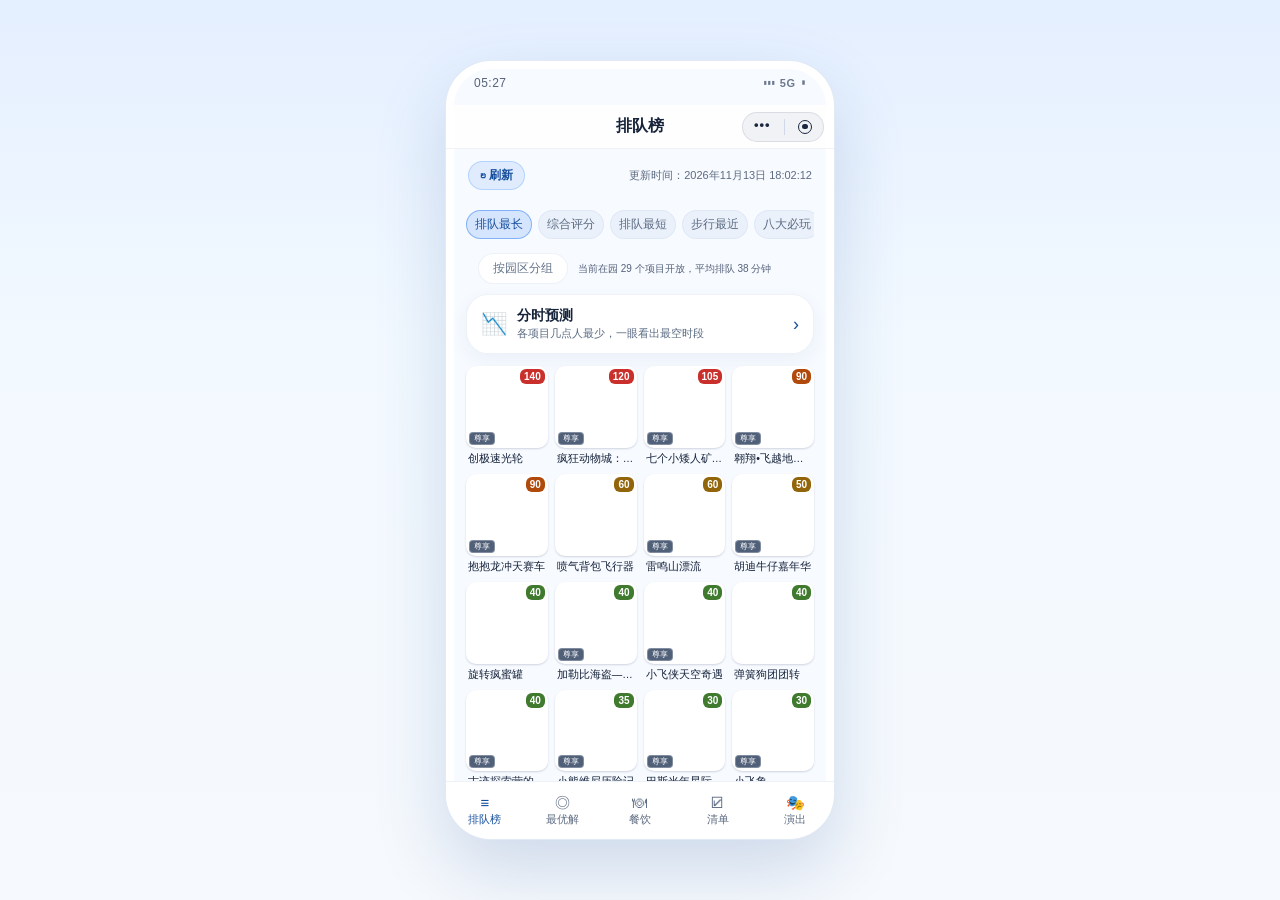
==== commit da6b8e53: "feat(nav): 排队榜移到最优解前面；移除排队榜顶部热度/奇梦之光卡片" ====
--- a/web-preview/index.html
+++ b/web-preview/index.html
@@ -20,8 +20,8 @@
     </div>
     <main class="screen" id="screen"></main>
     <nav class="tabbar" id="tabbar">
-      <button class="tab active" data-view="plan8"><span class="tab-ico">◎</span><span>最优解</span></button>
-      <button class="tab" data-view="rank"><span class="tab-ico">≡</span><span>排队榜</span></button>
+      <button class="tab active" data-view="rank"><span class="tab-ico">≡</span><span>排队榜</span></button>
+      <button class="tab" data-view="plan8"><span class="tab-ico">◎</span><span>最优解</span></button>
       <button class="tab" data-view="dining"><span class="tab-ico">🍽</span><span>餐饮</span></button>
       <button class="tab" data-view="watchlist"><span class="tab-ico">☑</span><span>清单</span></button>
       <button class="tab" data-view="shows"><span class="tab-ico">🎭</span><span>演出</span></button>
--- a/web-preview/preview.css
+++ b/web-preview/preview.css
@@ -2230,3 +2230,53 @@
 .dine-dishes { display: flex; flex-wrap: wrap; gap: 6px; }
 .dine-dish { font-size: 12px; padding: 5px 9px; border-radius: 8px; background: #f2f7ff; color: #1b2740; }
 .back-pill { align-self: flex-start; margin-bottom: 10px; padding: 6px 12px; border-radius: 999px; border: 1px solid #cddcf5; background: #fff; color: #164f9e; font-size: 12.5px; cursor: pointer; }
+
+
+/* ---------------- 园区地图 ---------------- */
+.page-map { padding-bottom: 8px; }
+.map-card { padding: 8px 8px 10px; }
+.map-toolbar { display: flex; align-items: center; gap: 6px; padding: 2px 2px 8px; }
+.map-toolbar .map-tool:first-child { margin-right: auto; }
+.map-tool {
+  border: 1px solid #d9e5f6; background: #fff; color: #164f9e;
+  border-radius: 999px; padding: 5px 12px; font-size: 12px; cursor: pointer;
+}
+.map-tool:active { background: #eef4ff; }
+.map-scroll { overflow: hidden; border-radius: 14px; background: #f7fafe; -webkit-overflow-scrolling: touch; }
+.map-svg { display: block; }
+.map-land-label { font-size: 12px; fill: #6b7f9e; letter-spacing: 1px; }
+.map-watermark { font-size: 10px; fill: #a9b8cc; }
+.map-route-halo { stroke: #ffffff; stroke-width: 9; stroke-linecap: round; stroke-linejoin: round; opacity: 0.9; }
+.map-route { stroke: #1f6fe5; stroke-width: 4; stroke-dasharray: 10 7; stroke-linecap: round; stroke-linejoin: round; opacity: 0.95; }
+.map-pin-ring { fill: #ffffff; stroke: #c9d9f1; stroke-width: 2; }
+.map-pin.is-stop .map-pin-ring { stroke: #1f6fe5; stroke-width: 3; }
+.map-pin-fill { fill: #cfe0fb; }
+.map-stop-halo { fill: #1f6fe5; opacity: 0.16; }
+.map-stop-dot { fill: #164f9e; stroke: #ffffff; stroke-width: 2.5; }
+.map-stop-num { font-size: 13px; font-weight: 700; fill: #ffffff; }
+.map-current-halo { fill: #1f6fe5; opacity: 0.18; }
+.map-current-dot { fill: #1f6fe5; stroke: #ffffff; stroke-width: 2.5; }
+.map-current-label { font-size: 12px; font-weight: 600; fill: #164f9e; }
+.map-legend { display: flex; flex-wrap: wrap; gap: 10px; padding: 8px 4px 0; font-size: 11px; color: #5a6a82; }
+.map-legend .lg-dot { display: inline-block; width: 9px; height: 9px; border-radius: 50%; margin-right: 4px; vertical-align: 1px; }
+.map-legend .lg-dot.cur { background: #1f6fe5; }
+.map-legend .lg-dot.stop { background: #164f9e; border: 2px solid #fff; box-shadow: 0 0 0 1px #1f6fe5; }
+.map-legend .lg-line { display: inline-block; width: 16px; border-top: 2px dashed #1f6fe5; margin-right: 4px; vertical-align: 3px; }
+.map-summary { margin-top: 12px; }
+.map-stop { display: flex; align-items: center; gap: 10px; padding: 9px 2px; border-top: 1px solid #edf2fa; }
+.map-stop:first-of-type { border-top: none; }
+.map-stop-num {
+  flex: 0 0 auto; width: 22px; height: 22px; border-radius: 50%;
+  background: #eaf2ff; color: #164f9e; font-size: 12px; font-weight: 700;
+  display: flex; align-items: center; justify-content: center;
+}
+.map-stop-main { flex: 1 1 auto; min-width: 0; display: flex; flex-direction: column; }
+.map-stop-main b { font-size: 13.5px; color: #16233a; font-weight: 600; }
+.map-stop-main em { font-style: normal; font-size: 11.5px; color: #64748c; margin-top: 2px; }
+.map-stop-arrow { color: #a9b8cc; font-size: 16px; }
+.p8-map-btn {
+  display: block; width: 100%; margin-top: 10px; padding: 10px;
+  border: 1px dashed #b9d1f5; background: #f4f8ff; color: #164f9e;
+  border-radius: 12px; font-size: 13px; cursor: pointer;
+}
+.p8-map-btn:active { background: #e8f1ff; }
